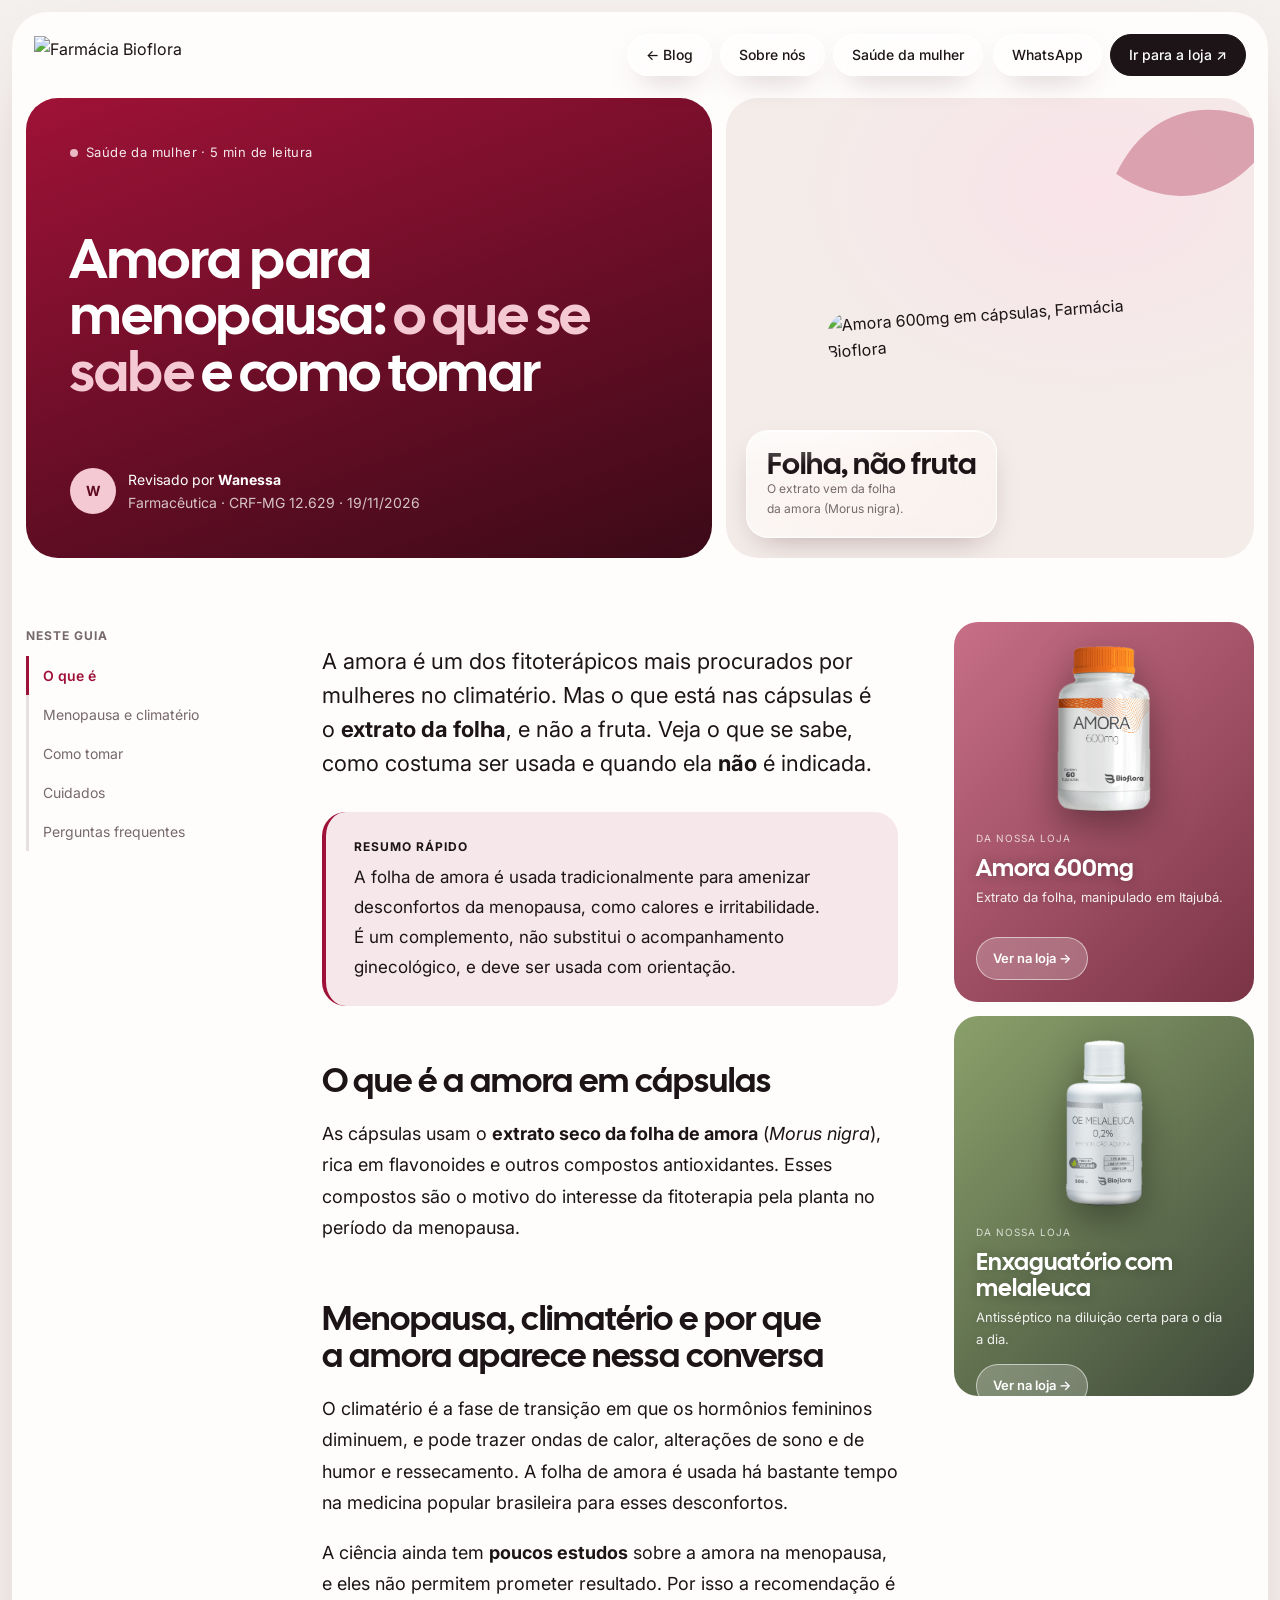
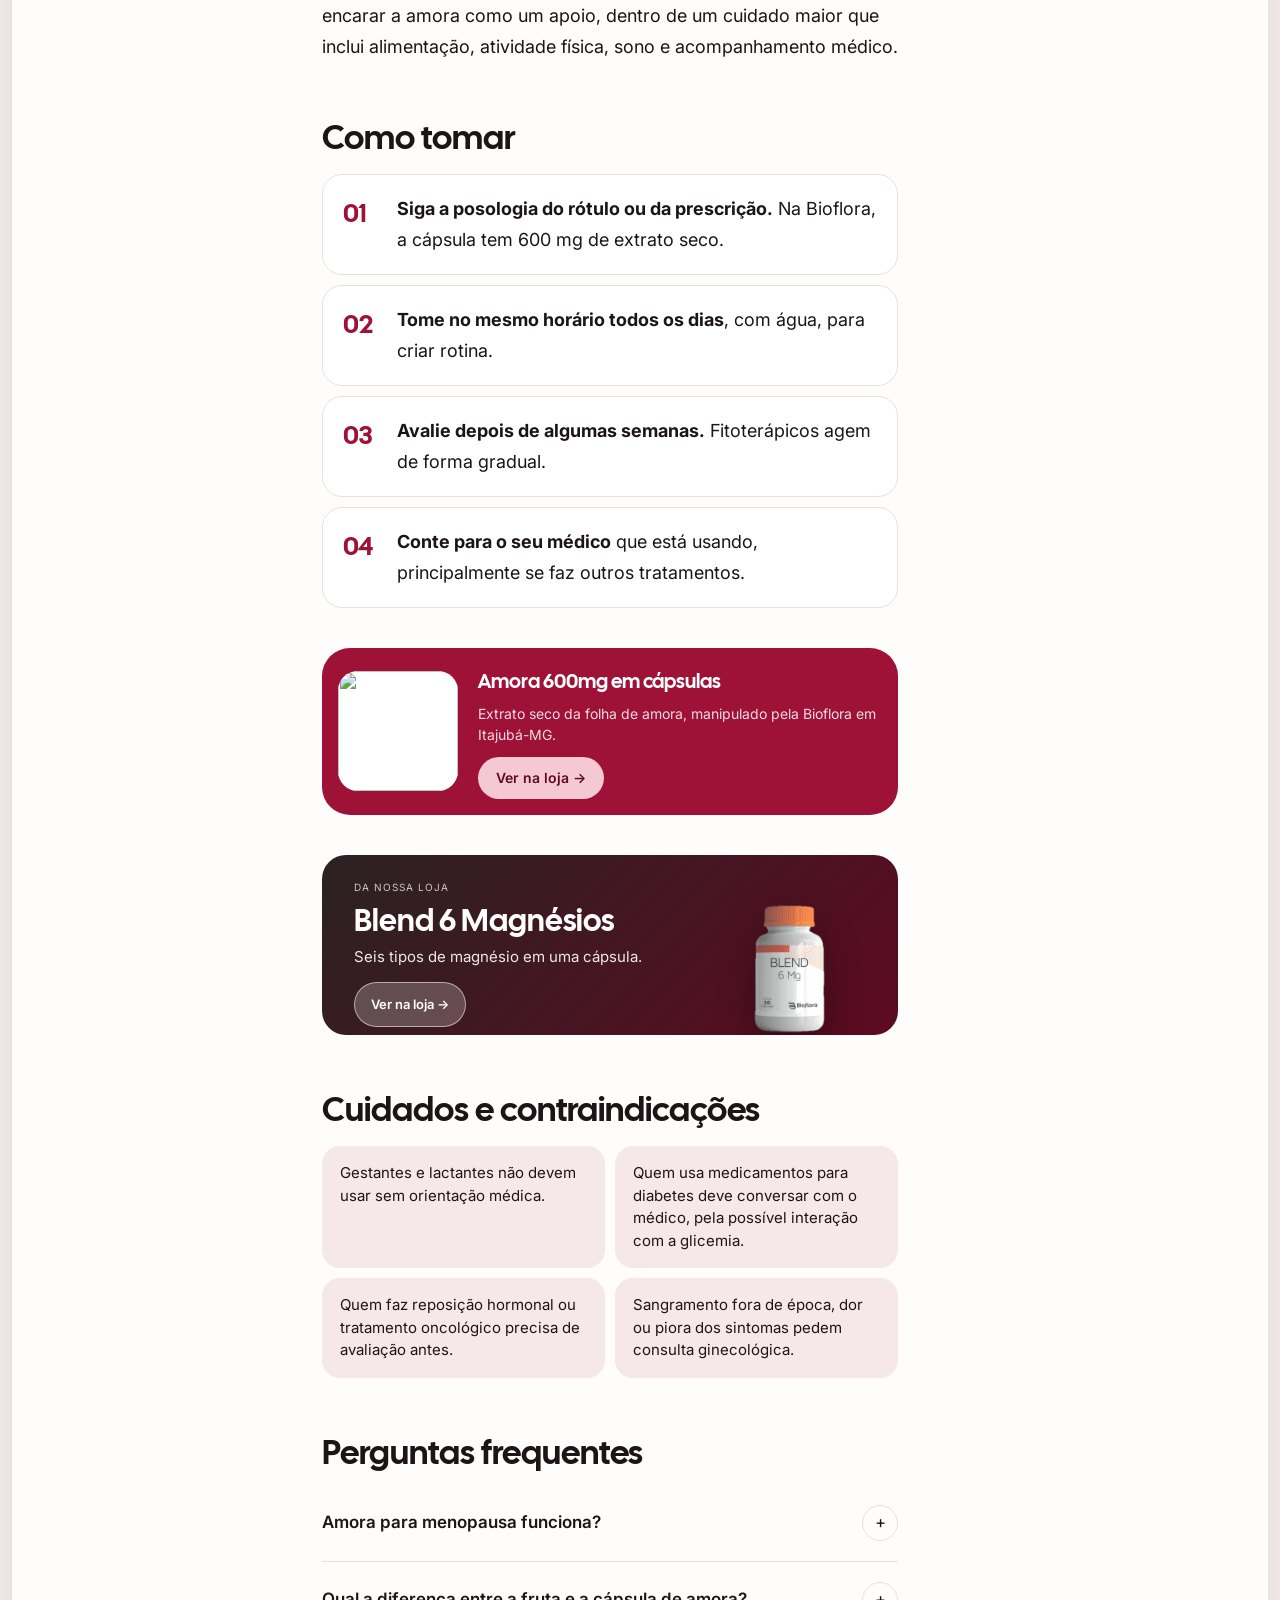
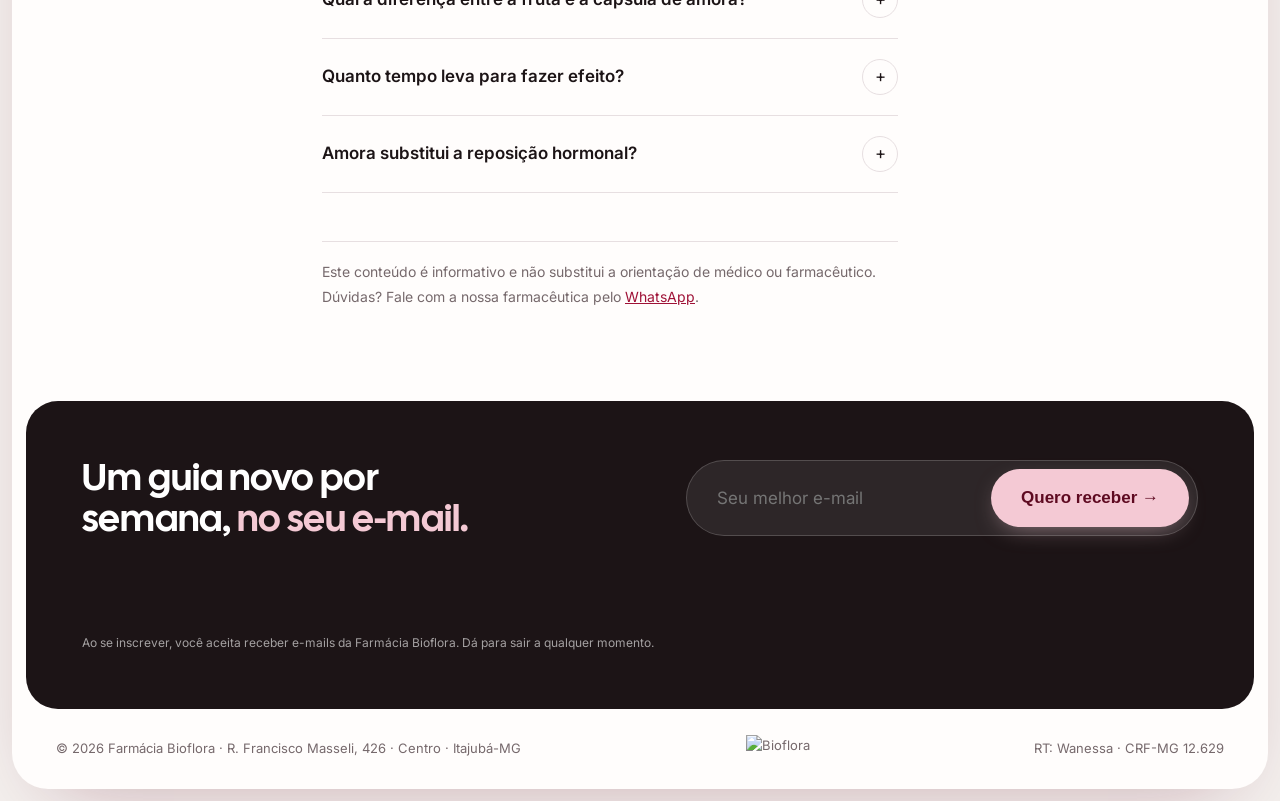
==== amora-para-menopausa.html @ 629900fd "v5: produtos recortados nos banners, estrelas 4,9, links sem .html, newsletter no celular, voltar ao" ====
<!doctype html>
<html lang="pt-BR"><head>
<meta charset="utf-8"><meta name="viewport" content="width=device-width,initial-scale=1">
<title>Amora para menopausa: o que se sabe e como tomar | Blog Bioflora</title>
<meta name="description" content="Folha de amora (Morus nigra) no climatério: para que serve, como tomar a cápsula, cuidados e contraindicações. Guia revisado pela farmacêutica da Bioflora.">
<link rel="canonical" href="https://blog.farmaciabioflora.com.br/amora-para-menopausa">
<meta name="robots" content="index, follow, max-image-preview:large">
<meta name="theme-color" content="#9f1237">
<link rel="icon" href="/favicon.ico" sizes="any">
<link rel="icon" type="image/png" sizes="32x32" href="/img/icon-32.png">
<link rel="apple-touch-icon" href="/img/icon-180.png">
<link rel="manifest" href="/site.webmanifest">
<meta property="og:type" content="article">
<meta property="og:locale" content="pt_BR">
<meta property="og:site_name" content="Blog Bioflora">
<meta property="og:title" content="Amora para menopausa: o que se sabe e como tomar">
<meta property="og:description" content="Folha de amora (Morus nigra) no climatério: para que serve, como tomar a cápsula, cuidados e contraindicações. Guia revisado pela farmacêutica da Bioflora.">
<meta property="og:url" content="https://blog.farmaciabioflora.com.br/amora-para-menopausa">
<meta property="og:image" content="https://images.yampi.me/assets/stores/farmacia-bioflora/uploads/images/amora-600mg-alivia-os-sintomas-da-menopausa-648dae7dc664b-large.jpg">
<meta property="article:published_time" content="2026-11-19">
<meta name="twitter:card" content="summary_large_image">
<link rel="preconnect" href="https://fonts.googleapis.com">
<link href="https://fonts.googleapis.com/css2?family=Cal+Sans&family=Inter:wght@400;500;600;700&display=swap" rel="stylesheet">
<link rel="stylesheet" href="style.css">
<script type="application/ld+json">{"@context": "https://schema.org", "@graph": [{"@type": "Article", "headline": "Amora para menopausa: o que se sabe e como tomar", "datePublished": "2026-11-19", "dateModified": "2026-11-19", "mainEntityOfPage": "https://blog.farmaciabioflora.com.br/amora-para-menopausa", "image": "https://images.yampi.me/assets/stores/farmacia-bioflora/uploads/images/amora-600mg-alivia-os-sintomas-da-menopausa-648dae7dc664b-large.jpg", "author": {"@type": "Person", "name": "Wanessa", "jobTitle": "Farmacêutica, CRF-MG 12.629"}, "publisher": {"@type": "Pharmacy", "name": "Farmácia Bioflora", "address": {"@type": "PostalAddress", "streetAddress": "Rua Francisco Masseli, 426", "addressLocality": "Itajubá", "addressRegion": "MG"}}}, {"@type": "FAQPage", "mainEntity": [{"@type": "Question", "name": "Amora para menopausa funciona?", "acceptedAnswer": {"@type": "Answer", "text": "A folha de amora é usada tradicionalmente no climatério e algumas mulheres relatam alívio de desconfortos como calores. Os estudos ainda são poucos e os resultados variam, por isso ela é um complemento, não um tratamento."}}, {"@type": "Question", "name": "Qual a diferença entre a fruta e a cápsula de amora?", "acceptedAnswer": {"@type": "Answer", "text": "A cápsula usa o extrato seco da folha de amora (Morus nigra), que concentra os compostos estudados. Comer a fruta é saudável, mas não equivale à dose do extrato."}}, {"@type": "Question", "name": "Quanto tempo leva para fazer efeito?", "acceptedAnswer": {"@type": "Answer", "text": "Fitoterápicos costumam ter efeito gradual. Em geral se avalia a resposta depois de algumas semanas de uso regular, sempre com acompanhamento."}}, {"@type": "Question", "name": "Amora substitui a reposição hormonal?", "acceptedAnswer": {"@type": "Answer", "text": "Não. A decisão sobre reposição hormonal é médica. A amora pode ser uma opção complementar, com orientação profissional."}}]}]}</script>
</head><body>
<svg width="0" height="0" style="position:absolute"><symbol id="arr" viewBox="0 0 24 24"><path d="M5 12h14M13 6l6 6-6 6" fill="none" stroke="currentColor" stroke-width="2" stroke-linecap="round" stroke-linejoin="round"/></symbol>
<symbol id="leaf" viewBox="0 0 100 100"><path d="M90 10C40 8 8 40 12 88c48 4 80-28 78-78z" fill="currentColor"/></symbol></svg>
<div class="frame">
  <nav class="nav">
    <div class="grp l"><a class="pill" href="/">← Blog</a><a class="pill" href="sobre">Sobre nós</a><a class="pill" href="/?tema=mulher#guias">Saúde da mulher</a></div>
    <a class="brand" href="/"><img class="logo" src="https://images.yampi.me/assets/stores/farmacia-bioflora/uploads/logo/679bf55f33ccb.png" alt="Farmácia Bioflora"></a>
    <div class="grp r"><a class="pill" href="https://www.farmaciabioflora.com.br/atendimento/pedidos-whatsapp">WhatsApp</a><a class="pill solid" href="https://www.farmaciabioflora.com.br/">Ir para a loja ↗</a></div>
  </nav>

  <header class="ahero">
    <div class="l">
      <span class="eyebrow"><i></i>Saúde da mulher · 5 min de leitura</span>
      <h1 class="cal">Amora para menopausa: <span class="serif">o que se sabe</span> e como tomar</h1>
      <div class="by"><div class="av">W</div><div>Revisado por <b>Wanessa</b><br><span style="opacity:.75">Farmacêutica · CRF-MG 12.629 · 19/11/2026</span></div></div>
    </div>
    <div class="r">
      <svg class="leaf" style="position:absolute;width:200px;right:-40px;top:-20px;color:#d79aa9;transform:rotate(30deg)"><use href="#leaf"/></svg>
      <img src="https://images.yampi.me/assets/stores/farmacia-bioflora/uploads/images/amora-600mg-alivia-os-sintomas-da-menopausa-648dae7dc664b-large.jpg" alt="Amora 600mg em cápsulas, Farmácia Bioflora">
      <div class="float glass stat"><div class="n cal" style="font-size:30px">Folha, não fruta</div><small>O extrato vem da folha<br>da amora (Morus nigra).</small></div>
    </div>
  </header>

<div class="body">
    <aside class="toc"><b>Neste guia</b>
      <a href="#o-que-e">O que é</a><a href="#sintomas">Menopausa e climatério</a><a href="#como-tomar">Como tomar</a><a href="#cuidados">Cuidados</a><a href="#faq">Perguntas frequentes</a></aside>
    <article class="prose">
      <p class="lead">A amora é um dos fitoterápicos mais procurados por mulheres no climatério. Mas o que está nas cápsulas é o <strong>extrato da folha</strong>, e não a fruta. Veja o que se sabe, como costuma ser usada e quando ela <strong>não</strong> é indicada.</p>

      <div class="tldr"><b>Resumo rápido</b>A folha de amora é usada tradicionalmente para amenizar desconfortos da menopausa, como calores e irritabilidade. É um complemento, não substitui o acompanhamento ginecológico, e deve ser usada com orientação.</div>

      <h2 id="o-que-e">O que é a amora em cápsulas</h2>
      <p>As cápsulas usam o <strong>extrato seco da folha de amora</strong> (<em>Morus nigra</em>), rica em flavonoides e outros compostos antioxidantes. Esses compostos são o motivo do interesse da fitoterapia pela planta no período da menopausa.</p>

      <h2 id="sintomas">Menopausa, climatério e por que a amora aparece nessa conversa</h2>
      <p>O climatério é a fase de transição em que os hormônios femininos diminuem, e pode trazer ondas de calor, alterações de sono e de humor e ressecamento. A folha de amora é usada há bastante tempo na medicina popular brasileira para esses desconfortos.</p>
      <p>A ciência ainda tem <strong>poucos estudos</strong> sobre a amora na menopausa, e eles não permitem prometer resultado. Por isso a recomendação é encarar a amora como um apoio, dentro de um cuidado maior que inclui alimentação, atividade física, sono e acompanhamento médico.</p>

      <h2 id="como-tomar">Como tomar</h2>
      <ol class="steps">
        <li><strong>Siga a posologia do rótulo ou da prescrição.</strong> Na Bioflora, a cápsula tem 600 mg de extrato seco.</li>
        <li><strong>Tome no mesmo horário todos os dias</strong>, com água, para criar rotina.</li>
        <li><strong>Avalie depois de algumas semanas.</strong> Fitoterápicos agem de forma gradual.</li>
        <li><strong>Conte para o seu médico</strong> que está usando, principalmente se faz outros tratamentos.</li>
      </ol>

      <div class="pcard">
        <img src="https://images.yampi.me/assets/stores/farmacia-bioflora/uploads/images/amora-600mg-alivia-os-sintomas-da-menopausa-648dae7dc664b-large.jpg" alt="">
        <div><h4>Amora 600mg em cápsulas</h4><p>Extrato seco da folha de amora, manipulado pela Bioflora em Itajubá-MG.</p>
        <a class="pill lime" style="border:0" href="https://www.farmaciabioflora.com.br/amora-600mg-alivia-os-sintomas-da-menopausa-6360117d90bd2/p">Ver na loja →</a></div>
      </div>

      <div data-ad="h"></div>

      <h2 id="cuidados">Cuidados e contraindicações</h2>
      <ul class="warn-list">
        <li>Gestantes e lactantes não devem usar sem orientação médica.</li>
        <li>Quem usa medicamentos para diabetes deve conversar com o médico, pela possível interação com a glicemia.</li>
        <li>Quem faz reposição hormonal ou tratamento oncológico precisa de avaliação antes.</li>
        <li>Sangramento fora de época, dor ou piora dos sintomas pedem consulta ginecológica.</li>
      </ul>

      <h2 id="faq">Perguntas frequentes</h2>
      <details><summary>Amora para menopausa funciona?</summary><p>A folha de amora é usada tradicionalmente no climatério e algumas mulheres relatam alívio de desconfortos como calores. Os estudos ainda são poucos e os resultados variam, por isso ela é um complemento, não um tratamento.</p></details><details><summary>Qual a diferença entre a fruta e a cápsula de amora?</summary><p>A cápsula usa o extrato seco da folha de amora (Morus nigra), que concentra os compostos estudados. Comer a fruta é saudável, mas não equivale à dose do extrato.</p></details><details><summary>Quanto tempo leva para fazer efeito?</summary><p>Fitoterápicos costumam ter efeito gradual. Em geral se avalia a resposta depois de algumas semanas de uso regular, sempre com acompanhamento.</p></details><details><summary>Amora substitui a reposição hormonal?</summary><p>Não. A decisão sobre reposição hormonal é médica. A amora pode ser uma opção complementar, com orientação profissional.</p></details>

      <p class="disc">Este conteúdo é informativo e não substitui a orientação de médico ou farmacêutico. Dúvidas? Fale com a nossa farmacêutica pelo <a href="https://www.farmaciabioflora.com.br/atendimento/pedidos-whatsapp">WhatsApp</a>.</p>
    </article>
    <aside class="ads" data-ad="v" data-qtd="2" aria-label="Destaques"></aside>
  </div>

  <section class="news">
    <h2 class="cal">Um guia novo por semana, <span class="serif">no seu e-mail.</span></h2>
    <form data-newsletter novalidate><input type="email" required aria-label="Seu e-mail" placeholder="Seu melhor e-mail"><button class="pill lime" style="border:0">Quero receber →</button></form>
  <p class="news-lgpd">Ao se inscrever, você aceita receber e-mails da Farmácia Bioflora. Dá para sair a qualquer momento.</p>
  </section>
  <footer class="foot">
    <span>© 2026 Farmácia Bioflora · R. Francisco Masseli, 426 · Centro · Itajubá-MG</span>
    <img src="https://images.yampi.me/assets/stores/farmacia-bioflora/uploads/logo/679bf55f33ccb.png" alt="Bioflora">
    <span>RT: Wanessa · CRF-MG 12.629</span>
  </footer>
</div>
<script src="/newsletter.js" defer></script>
<script src="/app.js" defer></script>
<script src="/banners.js" defer></script>
</body></html>
---- style.css ----
:root{
  --wine:#9f1237;--wine-dk:#5e0a21;--wine-deep:#2a0610;
  --blush:#f6e7ea;--rose:#e9c6cf;--lime:#f4c9d4;--sage:#3b0a18;
  --ink:#1c1416;--mut:#76696c;--line:#e7dfe1;--paper:#f4f0ee;--card:#fff;
  --r:32px;
}
*{box-sizing:border-box}
html{scroll-behavior:smooth}
body{margin:0;background:var(--paper);color:var(--ink);font:16px/1.65 Inter,system-ui,sans-serif;-webkit-font-smoothing:antialiased}
a{color:inherit;text-decoration:none}
img{display:block;max-width:100%}
.serif{font-family:inherit;font-style:normal;font-weight:inherit;color:var(--wine)}
.cal{font-family:"Cal Sans",Inter,sans-serif;font-weight:400}

/* moldura */
.frame{max-width:1280px;margin:16px auto;background:#fffdfc;border-radius:40px;padding:14px;box-shadow:0 30px 80px -40px rgba(94,10,33,.35)}

/* nav em pílulas */
.nav{display:flex;align-items:center;gap:8px;padding:6px 6px 14px}
.pill{display:inline-flex;align-items:center;gap:8px;height:42px;padding:0 18px;border-radius:999px;border:1px solid var(--line);background:#fff;font-size:14px;font-weight:500;white-space:nowrap;transition:.2s}
.pill:hover{border-color:var(--wine);color:var(--wine)}
.pill.solid{background:var(--ink);color:#fff;border-color:var(--ink)}
.pill.solid:hover{background:var(--wine);border-color:var(--wine);color:#fff}
.pill.lime{background:var(--lime);border-color:var(--lime);color:var(--ink)}
.nav .logo{margin:0 auto;height:34px}
.nav .grp{display:flex;gap:8px}
.arrow{width:42px;height:42px;border-radius:50%;display:grid;place-items:center;background:var(--ink);color:#fff;flex:none;transition:.25s}
.arrow svg{width:18px;height:18px}
a:hover>.arrow,.arrow:hover{background:var(--wine);transform:rotate(-45deg)}

/* hero */
.hero{display:grid;grid-template-columns:1.05fr 1fr;gap:14px;min-height:560px}
.hero-l{background:var(--wine);color:#fff;border-radius:var(--r);padding:44px;display:flex;flex-direction:column;justify-content:space-between;position:relative;overflow:hidden}
.hero-l:after{content:"";position:absolute;right:-120px;bottom:-140px;width:420px;height:420px;border-radius:50%;background:radial-gradient(circle,rgba(228,240,107,.35),transparent 65%)}
.eyebrow{display:inline-flex;align-items:center;gap:8px;font-size:13px;letter-spacing:.4px;opacity:.9}
.eyebrow i{width:8px;height:8px;border-radius:50%;background:var(--lime)}
.hero h1{font-size:clamp(40px,5.4vw,76px);line-height:.98;margin:22px 0 18px;letter-spacing:-1px}
.hero h1 .serif{color:var(--lime);font-size:1.08em}
.hero p{max-width:440px;opacity:.85;margin:0 0 26px}
.search{display:flex;background:rgba(255,255,255,.12);border:1px solid rgba(255,255,255,.25);border-radius:999px;padding:6px;max-width:440px;position:relative;z-index:1}
.search input{flex:1;background:none;border:0;color:#fff;padding:0 16px;font:inherit;outline:none}
.search input::placeholder{color:rgba(255,255,255,.7)}
.proof{display:flex;align-items:center;gap:12px;margin-top:28px;font-size:13px;opacity:.9;position:relative;z-index:1}
.faces{display:flex}.faces span{width:34px;height:34px;border-radius:50%;border:2px solid var(--wine);margin-left:-8px;background:var(--rose);display:grid;place-items:center;font-size:12px;font-weight:700;color:var(--wine)}
.faces span:first-child{margin-left:0}

.hero-r{border-radius:var(--r);position:relative;overflow:hidden;background:
  radial-gradient(120% 80% at 80% 10%,#f9dfe5 0,transparent 55%),
  radial-gradient(90% 70% at 10% 90%,#e8f0c9 0,transparent 60%),#f3ece9}
.leaf{position:absolute;opacity:.9}
.float{position:absolute;background:rgba(255,255,255,.78);backdrop-filter:blur(14px);-webkit-backdrop-filter:blur(14px);border:1px solid rgba(255,255,255,.9);border-radius:22px;padding:12px;box-shadow:0 20px 40px -24px rgba(42,6,16,.4)}
.float.prod{display:flex;gap:12px;align-items:center;width:270px}
.float.prod img{width:64px;height:64px;border-radius:14px;object-fit:cover;background:#fff}
.float small{display:block;color:var(--mut);font-size:12px}
.float b{font-size:14px;line-height:1.3;display:block}
.float.stat{padding:18px 20px}
.float.stat .n{font-size:44px;line-height:1}
.hero-r .big{position:absolute;left:50%;top:50%;transform:translate(-50%,-50%);width:58%;border-radius:28px;box-shadow:0 40px 60px -30px rgba(42,6,16,.45);background:#fff}

/* faixa de pílulas com palavras */
.words{display:grid;grid-template-columns:1fr 1.3fr .9fr 1.3fr;gap:14px;margin:14px 0}
.words>div{height:150px;border-radius:999px;display:grid;place-items:center;font-size:clamp(28px,3.6vw,52px);overflow:hidden;position:relative}
.words .w1{background:#efe9e7}
.words .w2{background:linear-gradient(135deg,#c9d7a8,#7f9a61);color:#fff}
.words .w3{background:var(--lime)}
.words .w3 svg{width:64px;height:64px}
.words .w4{background:linear-gradient(135deg,var(--wine),var(--wine-deep));color:#fff}

/* seção */
.sec{padding:70px 40px}
.sec-h{display:flex;justify-content:space-between;align-items:end;gap:30px;margin-bottom:30px}
.sec-h h2{font-size:clamp(32px,4vw,54px);line-height:1;margin:0;letter-spacing:-.5px}
.sec-h p{max-width:300px;color:var(--mut);font-size:14px;margin:0}

/* lista tipo tabela */
.list{border-top:1px solid var(--line)}
.row{display:grid;grid-template-columns:2.2fr 1.4fr .8fr 42px;align-items:center;gap:16px;padding:20px 4px;border-bottom:1px solid var(--line);position:relative;transition:.25s}
.row:hover{padding-left:16px;background:linear-gradient(90deg,var(--blush),transparent)}
.row h3{font-size:22px;margin:0;font-weight:400}
.row .date{color:var(--mut);font-size:14px}
.tags{display:flex;gap:6px;flex-wrap:wrap}
.tag{font-size:12px;padding:4px 12px;border-radius:999px;border:1px solid var(--line);background:#fff;white-space:nowrap}
.tag.hl{background:var(--lime);border-color:var(--lime)}
.row .peek{position:absolute;right:120px;top:50%;width:150px;height:110px;border-radius:18px;object-fit:cover;transform:translateY(-50%) rotate(-6deg) scale(.6);opacity:0;pointer-events:none;transition:.3s;box-shadow:0 20px 40px -20px rgba(0,0,0,.4);background:#fff}
.row:hover .peek{opacity:1;transform:translateY(-50%) rotate(-6deg) scale(1)}

/* cards altos */
.tall{display:grid;grid-template-columns:1.4fr 1fr 1fr 1fr;gap:14px}
.tcard{border-radius:28px;min-height:440px;padding:16px;display:flex;flex-direction:column;justify-content:space-between;color:#fff;position:relative;overflow:hidden;transition:.3s}
.tcard:hover{transform:translateY(-6px)}
.tcard .top{display:flex;justify-content:space-between;align-items:start;position:relative;z-index:1}
.tcard .top .arrow{background:#fff;color:var(--ink)}
.tcard .chip{font-size:12px;padding:5px 12px;border-radius:999px;background:rgba(255,255,255,.2);backdrop-filter:blur(8px);border:1px solid rgba(255,255,255,.35)}
.tcard h3{font-size:30px;line-height:1.05;margin:0 0 8px;position:relative;z-index:1}
.tcard p{font-size:13px;opacity:.85;margin:0 0 14px;position:relative;z-index:1;line-height:1.5}
.tcard .cta{background:#fff;color:var(--ink);border-radius:999px;padding:10px 16px;font-size:12px;font-weight:600;letter-spacing:.5px;display:flex;justify-content:space-between;position:relative;z-index:1}
.tcard .pimg{position:absolute;right:-30px;top:70px;width:72%;border-radius:24px;transform:rotate(8deg);opacity:.95}
.c1{background:linear-gradient(160deg,#a3173f,#3b0716)}
.c2{background:linear-gradient(160deg,#8aa06a,#3f4a3a)}
.c3{background:linear-gradient(160deg,#d7a2ae,#7b3346)}
.c4{background:linear-gradient(160deg,#c5b48f,#5c4a2c)}

/* bloco editorial */
.edit{display:grid;grid-template-columns:1.2fr 1fr;gap:14px}
.edit .quote{background:var(--blush);border-radius:var(--r);padding:56px;display:flex;flex-direction:column;justify-content:center}
.edit .quote blockquote{margin:0;font-size:clamp(26px,3vw,40px);line-height:1.2}
.edit .quote cite{display:block;margin-top:20px;font-style:normal;color:var(--mut);font-size:14px}
.edit .stack{display:grid;gap:14px}
.edit .box{border-radius:var(--r);padding:32px;display:flex;justify-content:space-between;gap:20px;align-items:center}
.edit .box h3{font-size:30px;margin:0 0 6px;line-height:1.05}
.edit .box p{margin:0;font-size:14px;opacity:.8}
.edit .b1{background:#ece6df}
.edit .b2{background:var(--sage);color:#fff}
.edit .box img{width:120px;border-radius:20px;background:#fff;flex:none}

/* newsletter + rodapé */
.news{background:var(--ink);color:#fff;border-radius:var(--r);padding:56px;display:grid;grid-template-columns:1fr 1fr;gap:40px;align-items:center;margin-top:14px}
.news h2{font-size:clamp(30px,3.4vw,46px);line-height:1.05;margin:0}
.news h2 .serif{color:var(--lime)}
.news form{display:flex;background:rgba(255,255,255,.08);border-radius:999px;padding:6px}
.news input{flex:1;background:none;border:0;color:#fff;padding:0 18px;font:inherit;outline:none}
.foot{display:flex;justify-content:space-between;align-items:center;flex-wrap:wrap;gap:12px;padding:26px 30px 12px;font-size:13px;color:var(--mut)}
.foot img{height:28px}

/* ===== artigo ===== */
.ahero{display:grid;grid-template-columns:1.3fr 1fr;gap:14px;min-height:460px}
.ahero .l{background:var(--sage);color:#fff;border-radius:var(--r);padding:44px;display:flex;flex-direction:column;justify-content:space-between}
.ahero h1{font-size:clamp(34px,4.4vw,62px);line-height:1;margin:20px 0;letter-spacing:-.5px}
.ahero h1 .serif{color:var(--lime)}
.by{display:flex;align-items:center;gap:12px;font-size:14px}
.by .av{width:46px;height:46px;border-radius:50%;background:var(--lime);color:var(--ink);display:grid;place-items:center;font-weight:700}
.ahero .r{border-radius:var(--r);background:radial-gradient(100% 80% at 70% 20%,#e3efd9,transparent 60%),#eef0e8;position:relative;overflow:hidden}
.ahero .r img{position:absolute;left:50%;top:50%;width:62%;transform:translate(-50%,-50%) rotate(-4deg);border-radius:26px;box-shadow:0 40px 60px -30px rgba(0,0,0,.35)}
.ahero .r .float{bottom:20px;left:20px}

.body{display:grid;grid-template-columns:260px minmax(0,700px);gap:60px;justify-content:center;padding:70px 30px}
.toc{position:sticky;top:20px;align-self:start;font-size:14px}
.toc b{display:block;margin-bottom:10px;font-size:12px;letter-spacing:1px;text-transform:uppercase;color:var(--mut)}
.toc a{display:block;padding:8px 0 8px 14px;border-left:2px solid var(--line);color:var(--mut)}
.toc a:hover{color:var(--wine);border-color:var(--wine)}
.prose{font-size:18px;line-height:1.75}
.prose h2{font-size:34px;line-height:1.1;margin:56px 0 14px;font-family:"Cal Sans",Inter,sans-serif;font-weight:400}
.prose .lead{font-size:22px;line-height:1.55}
.tldr{background:var(--lime);border-radius:24px;padding:24px 28px;margin:32px 0;font-size:17px}
.tldr b{display:block;font-size:12px;letter-spacing:1px;text-transform:uppercase;margin-bottom:6px}
.steps{list-style:none;padding:0;display:grid;gap:10px;counter-reset:s}
.steps li{counter-increment:s;background:#fff;border:1px solid var(--line);border-radius:20px;padding:18px 20px 18px 74px;position:relative}
.steps li:before{content:counter(s,decimal-leading-zero);position:absolute;left:20px;top:16px;font-family:"Cal Sans";font-size:26px;color:var(--wine)}
.pcard{display:flex;gap:20px;align-items:center;background:var(--wine);color:#fff;border-radius:28px;padding:16px 16px 16px 16px;margin:40px 0}
.pcard img{width:120px;height:120px;border-radius:20px;object-fit:cover;background:#fff;flex:none}
.pcard h4{margin:0 0 4px;font-size:20px;font-family:"Cal Sans";font-weight:400}
.pcard p{margin:0 0 12px;font-size:14px;opacity:.85;line-height:1.5}
.warn-list{list-style:none;padding:0;display:grid;grid-template-columns:1fr 1fr;gap:10px}
.warn-list li{background:var(--blush);border-radius:18px;padding:16px 18px;font-size:15px;line-height:1.5}
details{border-bottom:1px solid var(--line);padding:4px 0}
summary{cursor:pointer;list-style:none;display:flex;justify-content:space-between;align-items:center;padding:16px 0;font-weight:600;font-size:17px}
summary::-webkit-details-marker{display:none}
summary:after{content:"+";width:34px;height:34px;border-radius:50%;border:1px solid var(--line);display:grid;place-items:center;font-weight:400;transition:.25s;flex:none}
details[open] summary:after{transform:rotate(45deg);background:var(--ink);color:#fff}
details p{margin:0 0 16px;color:var(--mut)}
.disc{font-size:14px;color:var(--mut);border-top:1px solid var(--line);margin-top:48px;padding-top:18px}
.disc a{color:var(--wine);text-decoration:underline}

@media(max-width:900px){
  .frame{margin:0;border-radius:0;padding:10px}
  .nav .grp.l .pill:not(:first-child),.nav .grp.r .pill:not(.solid){display:none}
  .hero,.ahero,.edit,.news{grid-template-columns:1fr}
  .hero-r{min-height:420px}.ahero .r{min-height:320px}
  .hero-l,.ahero .l{padding:30px}
  .words{grid-template-columns:1fr 1fr}.words>div{height:96px}
  .sec{padding:50px 10px}.sec-h{flex-direction:column;align-items:start}
  .row{grid-template-columns:1fr 42px}.row .tags,.row .date,.row .peek{display:none}
  .tall{grid-template-columns:1fr 1fr}.tcard{min-height:340px}
  .news,.edit .quote{padding:32px}
  .body{grid-template-columns:1fr;padding:40px 8px}.toc{display:none}
  .warn-list{grid-template-columns:1fr}
}
@media(max-width:520px){.tall{grid-template-columns:1fr}.float.prod{width:220px}}

.news-msg{grid-column:1/-1;margin:0;color:var(--lime);font-size:15px;min-height:1em}
.news-lgpd{grid-column:1/-1;margin:0;font-size:12px;opacity:.6}

/* ===== Ajustes de design (v2): 1 família de título, logo à esquerda, mais respiro ===== */
.nav{padding:8px 10px 16px;gap:10px}
.nav .brand{order:-1;margin-right:auto;display:flex;align-items:center}
.nav .logo{margin:0;height:38px}
.nav .grp.l{order:0}
.nav .grp.r{order:1}
.hero{min-height:520px}
.hero-l{padding:56px}
.hero h1{font-size:clamp(38px,4.8vw,64px);line-height:1.04;letter-spacing:-.5px}
.hero h1 .serif,.ahero h1 .serif,.news h2 .serif{color:var(--lime)}
.hero p{font-size:17px;max-width:460px}
.sec{padding:88px 48px}
.sec-h{margin-bottom:36px}
.sec-h h2{font-size:clamp(30px,3.4vw,46px)}
.words>div{height:120px;font-size:clamp(24px,3vw,42px)}
.words .w2{color:#fff}
.tcard h3{font-size:26px}
.edit .quote blockquote{font-size:clamp(24px,2.6vw,34px);line-height:1.25}
.pill.lime{color:var(--wine-dk);font-weight:600}
.tldr{background:var(--blush);border-left:4px solid var(--wine)}
.by .av{color:var(--wine-dk)}
.ahero .l{background:linear-gradient(160deg,var(--wine),var(--sage))}
.ahero .r{background:radial-gradient(100% 80% at 70% 20%,#f9e3e9,transparent 60%),#f3ece9}
@media(max-width:900px){.hero-l{padding:30px}.sec{padding:56px 12px}.nav .grp.l{display:none}}
.search input{min-width:0}
.search .pill{flex:none}

/* ===== v3: largura total, liquid glass, carrossel, busca ===== */
.frame{max-width:none;margin:12px;border-radius:36px}
@media(min-width:1600px){.frame{margin:16px 24px}}
.body{grid-template-columns:260px minmax(0,760px)}

/* Liquid glass: vidro com refração, borda iluminada e brilho especular */
.glass,.nav .pill:not(.solid),.float{
  background:linear-gradient(135deg,rgba(255,255,255,.62),rgba(255,255,255,.28));
  -webkit-backdrop-filter:blur(18px) saturate(180%);backdrop-filter:blur(18px) saturate(180%);
  border:1px solid rgba(255,255,255,.7);
  box-shadow:inset 0 1px 0 rgba(255,255,255,.9),inset 0 -1px 0 rgba(255,255,255,.25),0 12px 32px -14px rgba(59,10,24,.35);
}
.glass::before,.float::before{content:"";position:absolute;inset:0;border-radius:inherit;pointer-events:none;
  background:radial-gradient(120% 60% at 20% 0%,rgba(255,255,255,.55),transparent 55%);mix-blend-mode:screen}
.glass-dark{background:linear-gradient(135deg,rgba(255,255,255,.18),rgba(255,255,255,.06))!important;
  -webkit-backdrop-filter:blur(14px) saturate(160%);backdrop-filter:blur(14px) saturate(160%);
  border:1px solid rgba(255,255,255,.35)!important;box-shadow:inset 0 1px 0 rgba(255,255,255,.35),0 10px 30px -18px rgba(0,0,0,.5)}
.nav{position:sticky;top:12px;z-index:20;margin:-2px -2px 12px;padding:10px;border-radius:999px}
.nav.stuck{background:rgba(255,253,252,.55);-webkit-backdrop-filter:blur(20px) saturate(180%);backdrop-filter:blur(20px) saturate(180%);box-shadow:inset 0 1px 0 rgba(255,255,255,.9),0 10px 30px -18px rgba(59,10,24,.35)}
.tcard .chip,.tcard .top .arrow{-webkit-backdrop-filter:blur(12px) saturate(180%);backdrop-filter:blur(12px) saturate(180%);background:rgba(255,255,255,.22);border:1px solid rgba(255,255,255,.5);box-shadow:inset 0 1px 0 rgba(255,255,255,.6)}
.tcard .top .arrow{color:#fff}

/* Carrossel */
.hero-r .slide{position:absolute;inset:0;opacity:0;transition:opacity .7s ease,transform .7s ease;transform:scale(.98);pointer-events:none}
.hero-r .slide.on{opacity:1;transform:none;pointer-events:auto}
.hero-r .slide .big{transition:transform .6s ease}
.hero-r .slide:hover .big{transform:translate(-50%,-50%) scale(1.03)}
.hero-r .big.cover{width:78%;height:66%;object-fit:cover}
.slide-cap{position:absolute;top:22px;right:22px;max-width:300px;padding:14px 18px;border-radius:20px;color:var(--ink)}
.slide-cap small{display:block;color:var(--mut);font-size:12px}
.slide-cap b{font-size:16px;line-height:1.3}
.dots{position:absolute;right:22px;bottom:22px;display:flex;gap:8px;padding:10px 14px;border-radius:999px;z-index:3}
.dots button{width:8px;height:8px;border-radius:999px;border:0;padding:0;background:rgba(59,10,24,.3);cursor:pointer;transition:width .3s}
.dots button.on{width:26px;background:var(--wine)}

/* Busca e filtros */
.search input[type=search]::-webkit-search-cancel-button{filter:invert(1)}
.filtro{display:flex;align-items:center;gap:10px;margin-top:12px;font-size:14px;color:var(--mut)}
.filtro button{border:1px solid var(--line);background:#fff;border-radius:999px;padding:4px 12px;cursor:pointer;font:inherit}
.row.soon{opacity:.55;cursor:default}
.row.soon:hover{padding-left:4px;background:none}
.noresult{padding:28px 4px;color:var(--mut)}
.noresult a{color:var(--wine);font-weight:600}
@media(max-width:900px){.frame{margin:0}.slide-cap{left:14px;right:14px;top:14px;max-width:none}.nav{top:6px}}

/* Sobre */
.ahero .r.foto{background:none}
.ahero .r.foto img{position:absolute;inset:0;width:100%;height:100%;transform:none;left:0;top:0;border-radius:var(--r);object-fit:cover;box-shadow:none}
.ahero .r .float.stat{position:absolute;left:20px;bottom:20px}
.numeros,.servicos{display:grid;gap:12px;margin:28px 0}
.numeros{grid-template-columns:repeat(3,1fr)}
.servicos{grid-template-columns:repeat(2,1fr)}
.numeros>div,.servicos>div{border-radius:22px;padding:20px;display:flex;flex-direction:column;gap:4px;background:linear-gradient(135deg,rgba(246,231,234,.9),rgba(255,255,255,.6))}
.numeros b{font-size:32px;color:var(--wine)}
.numeros span,.servicos span{font-size:14px;color:var(--mut);line-height:1.45}
.servicos b{font-size:17px}
.visite{display:grid;grid-template-columns:1fr 1.3fr;gap:14px;margin:24px 0}
.visite .info{border-radius:24px;padding:24px;font-size:16px;line-height:1.5}
.visite .info p{margin:0 0 14px}
.visite .info a:not(.pill){color:var(--wine)}
.mapa{width:100%;min-height:340px;border:0;border-radius:24px}
@media(max-width:700px){.numeros,.servicos,.visite{grid-template-columns:1fr}}
.glass:not(.float):not(.dots){position:relative}
.nav .pill{position:relative}
.float{position:absolute}
.hero-r .float.stat{left:22px;bottom:22px;top:auto}
.slide-cap{position:absolute}

/* ===== v4: grade alinhada ao bloco do topo, sumário fixo, banners, tipografia sem palavras soltas ===== */
h1,h2,h3,h4,blockquote,.lead,.tldr,.slide-cap b{text-wrap:balance}
p,li,summary{text-wrap:pretty}

/* Artigo: sumário | texto | banners — começa na borda do bloco vinho */
.body{grid-template-columns:240px minmax(0,1fr) 300px;gap:56px;justify-content:stretch;padding:64px 0 64px}
.prose{max-width:780px}
.toc{position:sticky;top:112px;align-self:start;padding-top:4px}
.toc a{border-left-width:3px}
.toc a.on{color:var(--wine);border-color:var(--wine);font-weight:600}
.ads{position:sticky;top:112px;align-self:start;display:grid;gap:14px}

/* Banners */
.ad{display:block;border-radius:24px;overflow:hidden;position:relative;color:#fff;text-decoration:none;isolation:isolate;transition:transform .3s}
.ad:hover{transform:translateY(-3px)}
.ad .rot{position:absolute;top:10px;left:12px;font-size:10px;letter-spacing:1px;text-transform:uppercase;opacity:.75;z-index:2}
.ad img{position:absolute;z-index:-1}
.ad b{font-family:"Cal Sans",Inter,sans-serif;font-weight:400;display:block}
.ad .cta-ad{display:inline-block;margin-top:12px;background:rgba(255,255,255,.22);border:1px solid rgba(255,255,255,.55);-webkit-backdrop-filter:blur(10px);backdrop-filter:blur(10px);border-radius:999px;padding:8px 14px;font-size:13px;font-weight:600}
.ad-v{min-height:300px;padding:40px 20px 20px;display:flex;flex-direction:column;justify-content:flex-end}
.ad-v b{font-size:24px;line-height:1.1}
.ad-v span.t{font-size:13px;opacity:.9;margin-top:6px}
.ad-v img{right:-24px;top:26px;width:62%;border-radius:18px;transform:rotate(8deg);background:#fff}
.ad-h{min-height:150px;padding:28px 36px;display:flex;align-items:center;justify-content:space-between;gap:24px;margin:14px 0}
.ad-h b{font-size:clamp(22px,2.4vw,32px);line-height:1.1}
.ad-h span.t{font-size:15px;opacity:.9;display:block;margin-top:6px}
.ad-h img{right:40px;top:50%;height:130%;transform:translateY(-50%) rotate(-6deg);border-radius:18px;background:#fff}
.ad-h .txt{max-width:60%}
.ad.vinho{background:linear-gradient(135deg,var(--wine),var(--sage))}
.ad.rosa{background:linear-gradient(135deg,#c76f86,#7b3346)}
.ad.verde{background:linear-gradient(135deg,#8aa06a,#3f4a3a)}
.ad.escuro{background:linear-gradient(135deg,#2a2224,#5e0a21)}
.prose .ad-h{margin:40px 0}

/* Newsletter: botão maior, vidro no hover */
.news{grid-template-columns:1.1fr 1fr}
.news h2{font-size:clamp(30px,3vw,44px)}
.news form{padding:8px;border:1px solid rgba(255,255,255,.18)}
.news input{font-size:17px;padding:0 22px}
.news form .pill.lime{height:58px;padding:0 30px;font-size:17px;font-weight:700;transition:all .3s;box-shadow:0 8px 24px -10px rgba(244,201,212,.6)}
.news form .pill.lime:hover{background:linear-gradient(135deg,rgba(255,255,255,.35),rgba(255,255,255,.12));color:#fff;-webkit-backdrop-filter:blur(14px) saturate(180%);backdrop-filter:blur(14px) saturate(180%);box-shadow:inset 0 1px 0 rgba(255,255,255,.7),0 10px 30px -8px rgba(244,201,212,.7);transform:translateY(-1px)}
.search .pill.lime{transition:all .3s}
.search .pill.lime:hover{background:rgba(255,255,255,.3);color:#fff;-webkit-backdrop-filter:blur(12px);backdrop-filter:blur(12px);box-shadow:inset 0 1px 0 rgba(255,255,255,.7)}

@media(max-width:1200px){.body{grid-template-columns:220px minmax(0,1fr)}.ads{display:none}}
@media(max-width:900px){.body{grid-template-columns:1fr;padding:40px 8px}.ad-h{flex-direction:column;align-items:flex-start}.ad-h img{display:none}.ad-h .txt{max-width:none}.news{grid-template-columns:1fr}}
.ad img{z-index:0}
.ad .txt,.ad>.cta-ad{position:relative;z-index:1}
.ad-v .txt{display:flex;flex-direction:column;align-items:flex-start}
.ad-v .txt b,.ad-v .txt .t{text-shadow:0 1px 12px rgba(0,0,0,.25)}
.ad-v{min-height:360px}
.ad-v img{width:50%;top:30px;right:-10px}

/* ===== v5: banners com produto recortado; botão nunca sobre a imagem ===== */
.ad{display:flex!important;gap:16px;padding:22px!important;min-height:0!important}
.ad .rot{position:static;display:block;margin-bottom:8px}
.ad .txt{position:relative;z-index:1;display:flex;flex-direction:column;align-items:flex-start;flex:1;min-width:0}
.ad .cta-ad{margin-top:auto;padding:10px 16px}
.ad .foto{position:relative;flex:none;display:flex;align-items:flex-end;justify-content:center}
.ad .foto img{position:static!important;transform:none!important;width:auto!important;height:100%!important;max-height:100%;border-radius:0!important;background:none!important;filter:drop-shadow(0 14px 18px rgba(0,0,0,.35));transition:transform .4s}
.ad:hover .foto img{transform:translateY(-4px) rotate(-3deg)!important}
.ad-v{flex-direction:column-reverse!important;height:380px}
.ad-v .foto{height:170px}
.ad-v .txt .t{margin:6px 0 14px}
.ad-h{flex-direction:row!important;align-items:stretch!important;height:180px;padding:24px 32px!important}
.ad-h .txt{max-width:none}
.ad-h .txt .t{margin:6px 0 12px}
.ad-h .foto{height:100%;width:30%}
.ad-h .foto img{height:118%!important;margin-bottom:-24px}
.ad.vinho .foto{display:none}
@media(max-width:900px){.ad-h{height:auto;flex-direction:row!important}.ad-h .foto{width:34%;height:150px;display:flex}.ad-h .foto img{height:100%!important;margin:0}}

/* Estrelas com nota parcial (--v de 0 a 5) */
.stars{display:inline-block;font-size:22px;letter-spacing:2px;line-height:1;
  background:linear-gradient(90deg,#f2b01e calc(var(--v) / 5 * 100%),rgba(59,10,24,.18) 0);
  -webkit-background-clip:text;background-clip:text;color:transparent}
.ahero .by .stars{background:linear-gradient(90deg,#f6c445 calc(var(--v) / 5 * 100%),rgba(255,255,255,.3) 0);-webkit-background-clip:text;background-clip:text;font-size:20px}
.ahero.sobre .by .av{font-family:"Cal Sans",Inter,sans-serif;font-size:15px}
.numeros .stars{margin-top:2px}

/* Newsletter no celular: sem estourar a tela */
.news form{max-width:100%;min-width:0}
.news input{min-width:0;width:100%}
@media(max-width:700px){
  .news{padding:28px 20px;gap:20px}
  .news form{flex-direction:column;border-radius:24px;gap:8px;padding:8px}
  .news input{height:52px;padding:0 16px}
  .news form .pill.lime{width:100%;justify-content:center;height:54px}
}

/* Voltar ao topo */
.topo{position:fixed;right:20px;bottom:20px;z-index:30;width:52px;height:52px;border-radius:50%;border:1px solid rgba(255,255,255,.7);cursor:pointer;display:grid;place-items:center;color:var(--wine);
  background:linear-gradient(135deg,rgba(255,255,255,.7),rgba(255,255,255,.35));-webkit-backdrop-filter:blur(16px) saturate(180%);backdrop-filter:blur(16px) saturate(180%);
  box-shadow:inset 0 1px 0 rgba(255,255,255,.9),0 12px 30px -10px rgba(59,10,24,.45);opacity:0;transform:translateY(12px);pointer-events:none;transition:all .3s}
.topo.on{opacity:1;transform:none;pointer-events:auto}
.topo:hover{background:var(--wine);color:#fff}
.topo svg{width:20px;height:20px;transform:rotate(-90deg)}
.numeros span.stars,.ahero .by span.stars{color:transparent!important;font-size:24px}
.ad-v.vinho{height:240px}
.ad-arte{padding:0!important;height:auto!important;display:block!important;background:none!important}
.ad-arte img{position:static!important;display:block;width:100%;height:auto;border-radius:24px}
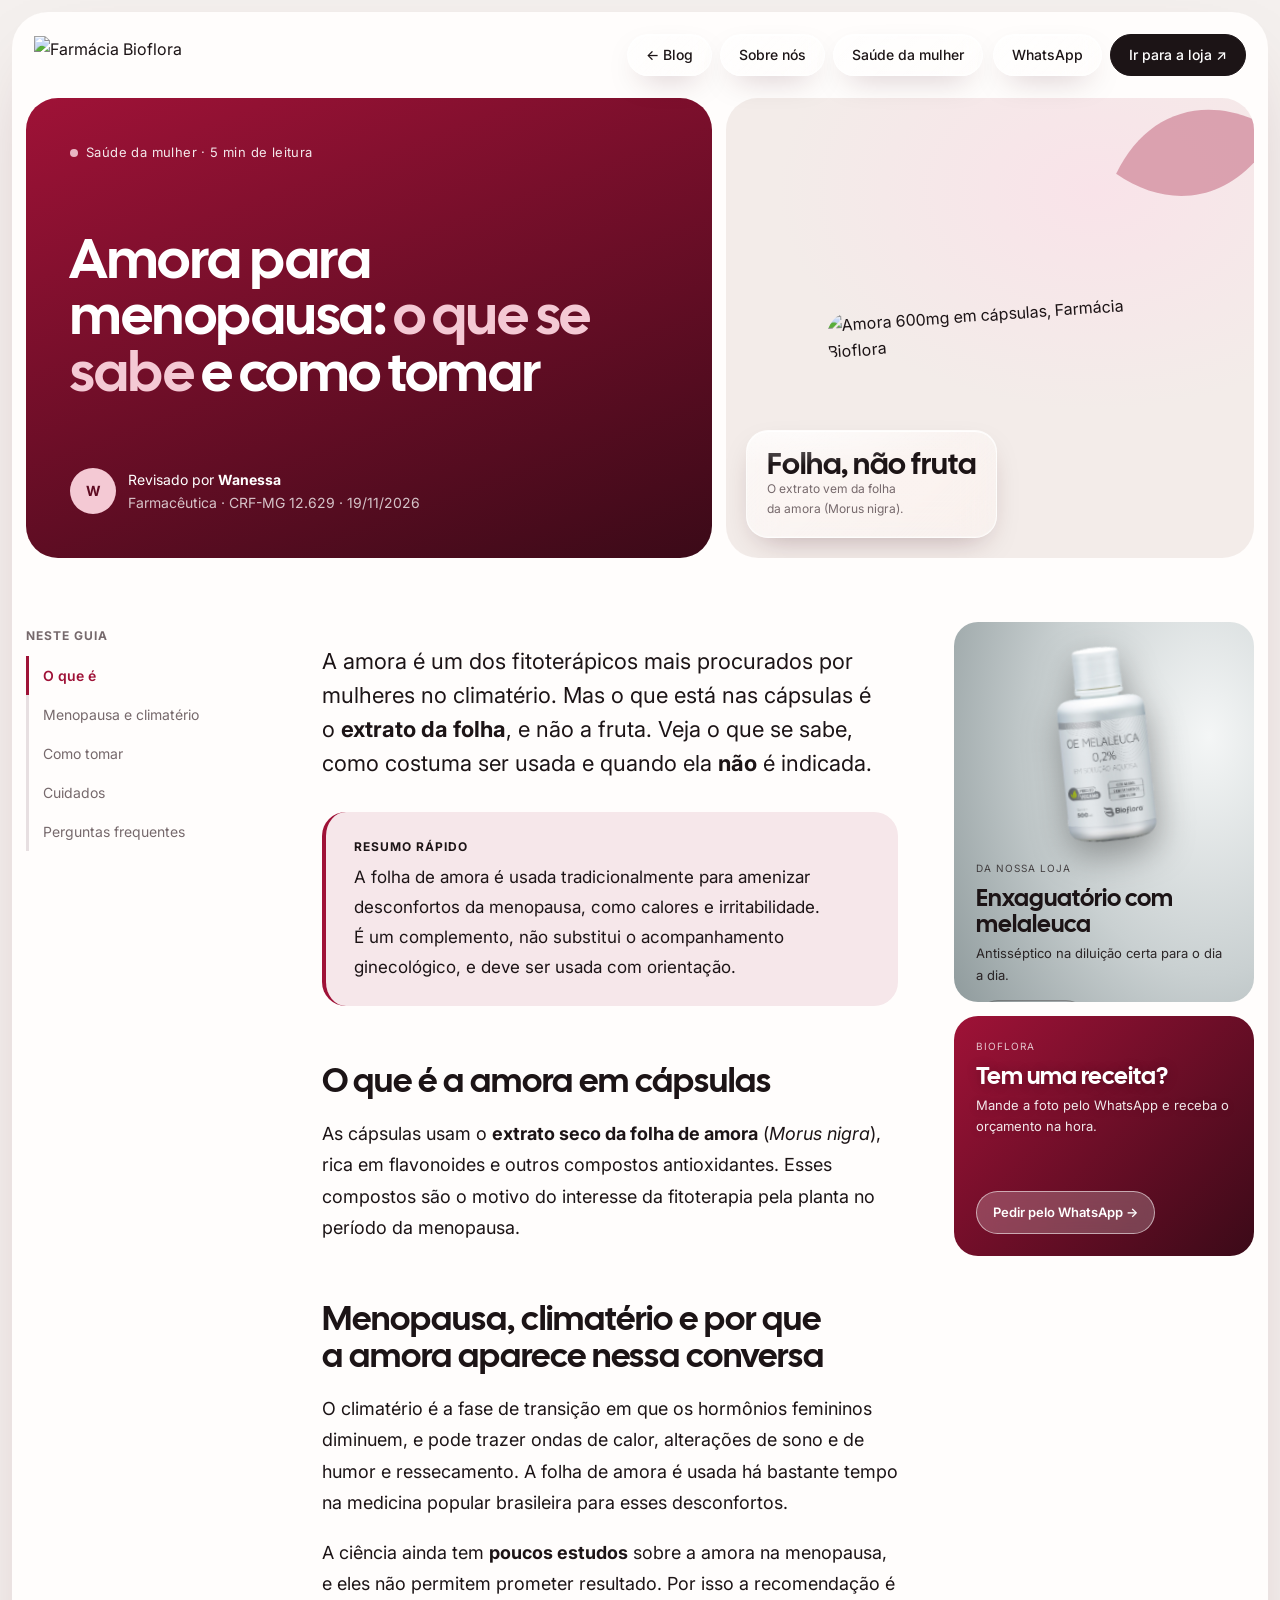
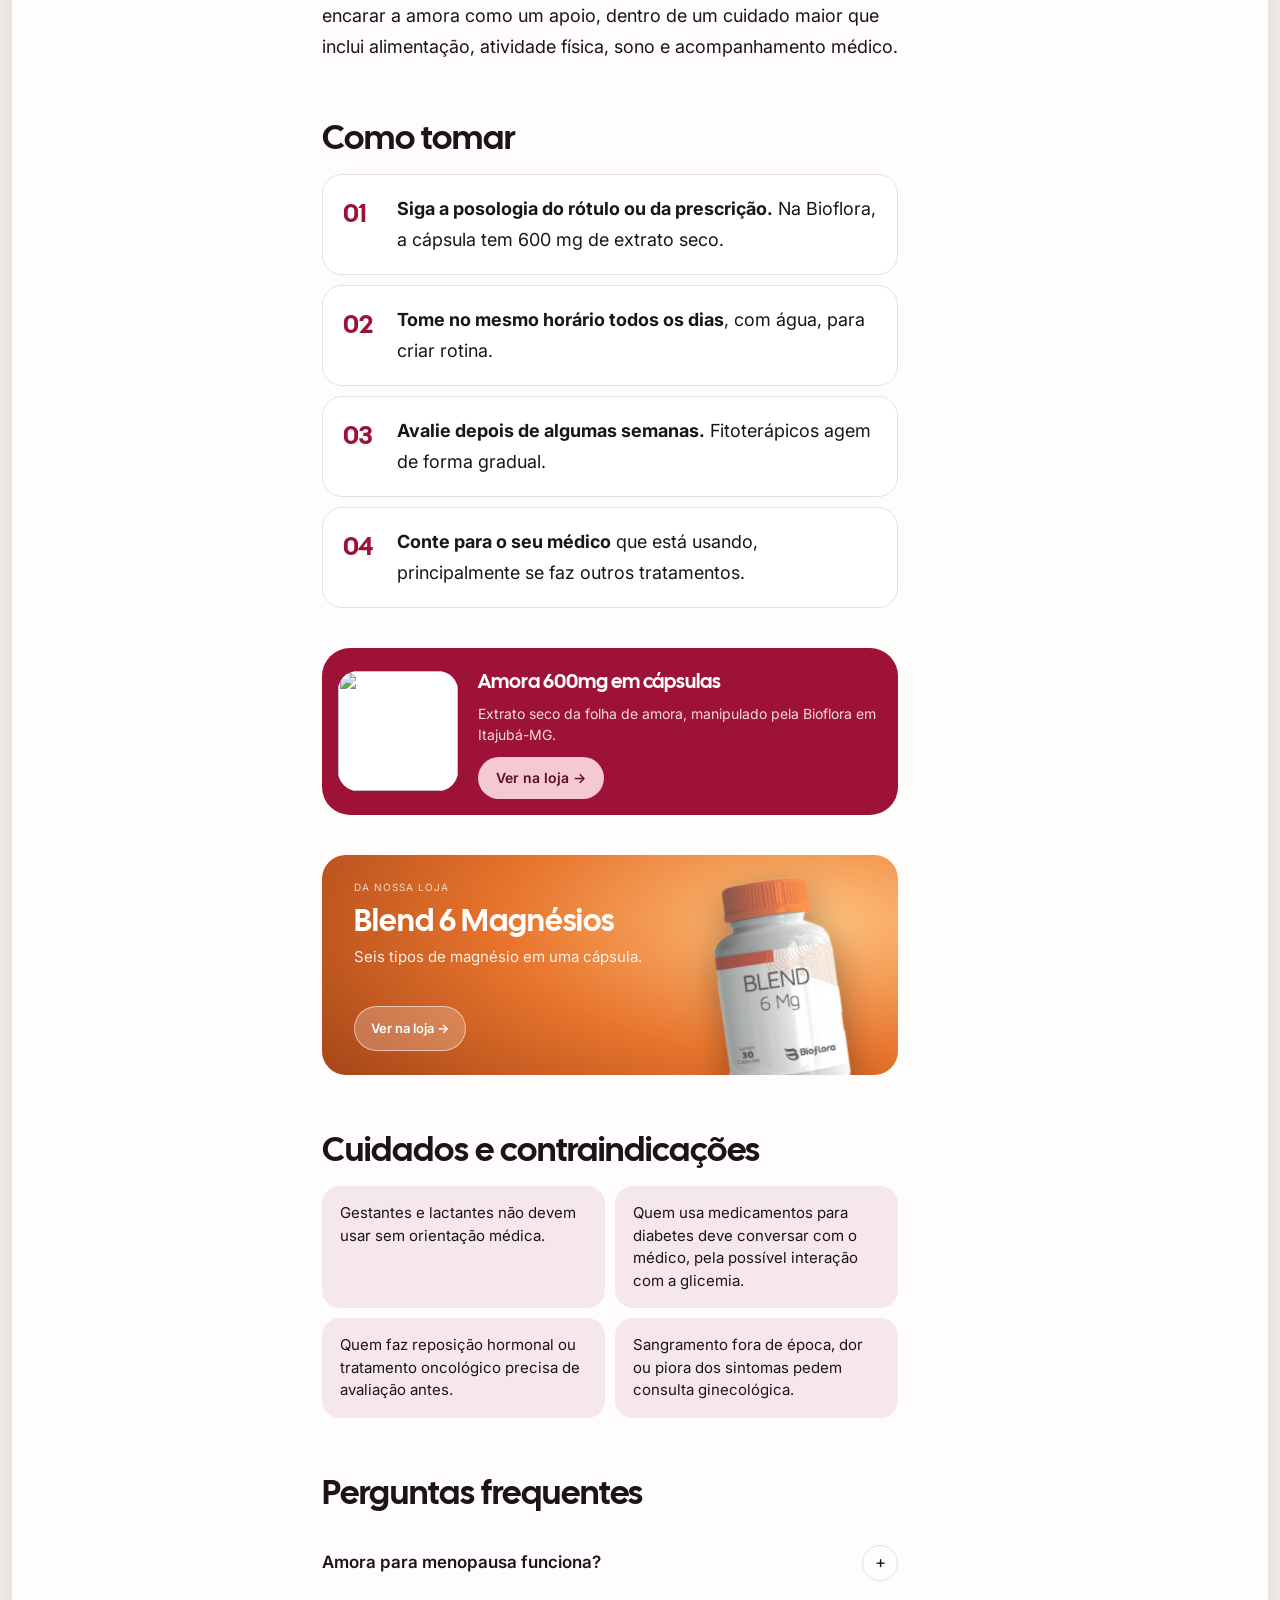
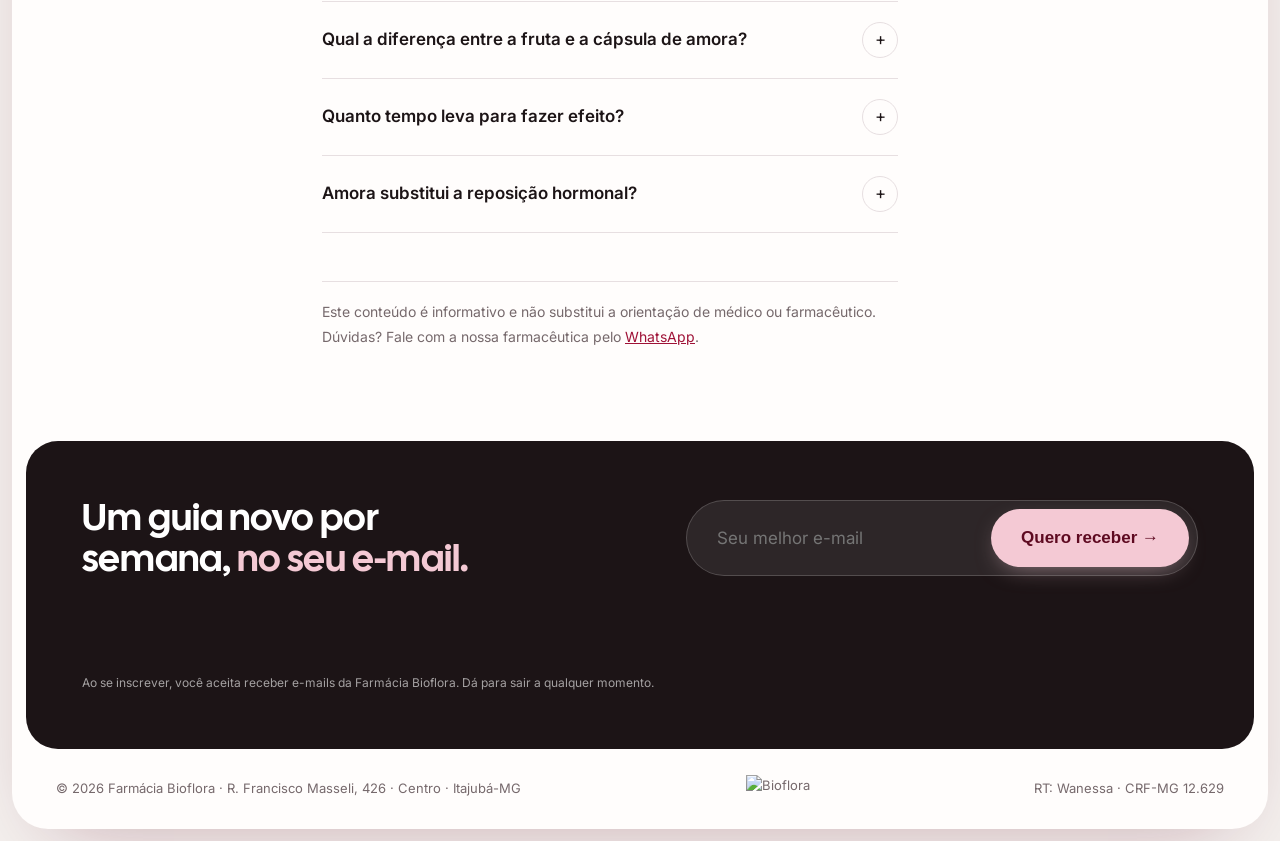
==== commit 93e08ffd: "v6: banners na cor do rótulo, produtos maiores, recortes nos temas, confirmação da newsletter Co-Aut" ====
--- a/amora-para-menopausa.html
+++ b/amora-para-menopausa.html
@@ -95,7 +95,7 @@
 
   <section class="news">
     <h2 class="cal">Um guia novo por semana, <span class="serif">no seu e-mail.</span></h2>
-    <form data-newsletter novalidate><input type="email" required aria-label="Seu e-mail" placeholder="Seu melhor e-mail"><button class="pill lime" style="border:0">Quero receber →</button></form>
+    <form data-newsletter novalidate><input type="email" required aria-label="Seu e-mail" placeholder="Seu melhor e-mail"><button class="pill lime" style="border:0">Quero receber →</button></form><div class="ok" role="status"><span class="check">✓</span><div><b>Inscrição confirmada!</b><span>Toda semana um guia novo da Bioflora vai chegar no seu e-mail.</span></div></div>
   <p class="news-lgpd">Ao se inscrever, você aceita receber e-mails da Farmácia Bioflora. Dá para sair a qualquer momento.</p>
   </section>
   <footer class="foot">
--- a/style.css
+++ b/style.css
@@ -376,3 +376,43 @@
 .ad-v.vinho{height:240px}
 .ad-arte{padding:0!important;height:auto!important;display:block!important;background:none!important}
 .ad-arte img{position:static!important;display:block;width:100%;height:auto;border-radius:24px}
+
+/* ===== v6: cores do rótulo, produtos maiores, cards de tema com recorte ===== */
+.ad.laranja{background:radial-gradient(120% 140% at 85% 30%,#ffb46b 0,#f0782a 45%,#b8461a 100%)}
+.ad.laranja2{background:radial-gradient(120% 140% at 85% 30%,#ffc27e 0,#e8742c 45%,#8f3612 100%)}
+.ad.prata{background:radial-gradient(120% 140% at 85% 30%,#f4f6f6 0,#c9d0d1 45%,#7d8a8c 100%);color:#1c1416}
+.ad.prata .cta-ad{background:rgba(28,20,22,.08);border-color:rgba(28,20,22,.25);color:#1c1416}
+.ad.prata .txt b,.ad.prata .txt .t{text-shadow:none}
+.ad.dourado{background:radial-gradient(120% 140% at 85% 30%,#f3dca3 0,#c9a35b 45%,#6f5120 100%)}
+/* horizontal: produto grande, ocupando a altura e saindo pela base */
+.ad-h{height:220px;overflow:hidden}
+.ad-h .foto{width:34%;height:100%;align-items:flex-end}
+.ad-h .foto img{height:150%!important;margin-bottom:-70px;transform:rotate(-8deg)!important}
+.ad-h:hover .foto img{transform:rotate(-4deg) translateY(-6px)!important}
+/* vertical: produto maior */
+.ad-v .foto{height:200px}
+.ad-v .foto img{transform:rotate(-6deg)!important}
+
+/* Cards de tema: produto recortado flutuando, sem caixa branca */
+.tcard .pimg{position:absolute;right:50%;top:70px;transform:translateX(50%) rotate(-8deg)!important;width:auto!important;height:58%;max-width:none;border-radius:0!important;background:none!important;opacity:1;
+  filter:drop-shadow(0 24px 24px rgba(0,0,0,.35));transition:transform .5s;z-index:0}
+.tcard:hover .pimg{transform:translateX(50%) rotate(-3deg) translateY(-8px)!important}
+.tcard .top,.tcard>div:last-child{position:relative;z-index:1}
+.tcard h3{text-shadow:0 2px 16px rgba(0,0,0,.35)}
+@media(max-width:900px){.ad-h .foto{width:38%}.ad-h .foto img{height:130%!important;margin-bottom:-40px}.tcard .pimg{height:50%}}
+
+/* Newsletter: confirmação grande no lugar do formulário */
+.news .ok{display:none}
+.news.feito form,.news.feito .news-msg,.news.feito .news-lgpd{display:none}
+.news.feito .ok{display:flex;align-items:center;gap:20px;grid-column:2;border-radius:24px;padding:28px 32px;color:#fff;
+  background:linear-gradient(135deg,rgba(255,255,255,.16),rgba(255,255,255,.05));-webkit-backdrop-filter:blur(16px) saturate(170%);backdrop-filter:blur(16px) saturate(170%);
+  border:1px solid rgba(255,255,255,.3);box-shadow:inset 0 1px 0 rgba(255,255,255,.35);animation:okIn .5s ease}
+.news .ok .check{flex:none;width:64px;height:64px;border-radius:50%;background:var(--lime);color:var(--wine-dk);display:grid;place-items:center;font-size:32px;font-weight:700}
+.news .ok b{display:block;font-family:"Cal Sans",Inter,sans-serif;font-weight:400;font-size:28px;line-height:1.1}
+.news .ok span{display:block;opacity:.85;margin-top:6px;font-size:16px}
+@keyframes okIn{from{opacity:0;transform:scale(.96)}to{opacity:1;transform:none}}
+@media(max-width:900px){.news.feito .ok{grid-column:1;padding:22px}.news .ok b{font-size:22px}}
+.ad .foto img{max-height:none!important}
+.ad-h .foto img{height:135%!important;margin-bottom:-56px}
+.ad-v .foto img{height:100%!important}
+@media(max-width:900px){.ad-h .foto img{height:120%!important;margin-bottom:-36px}}
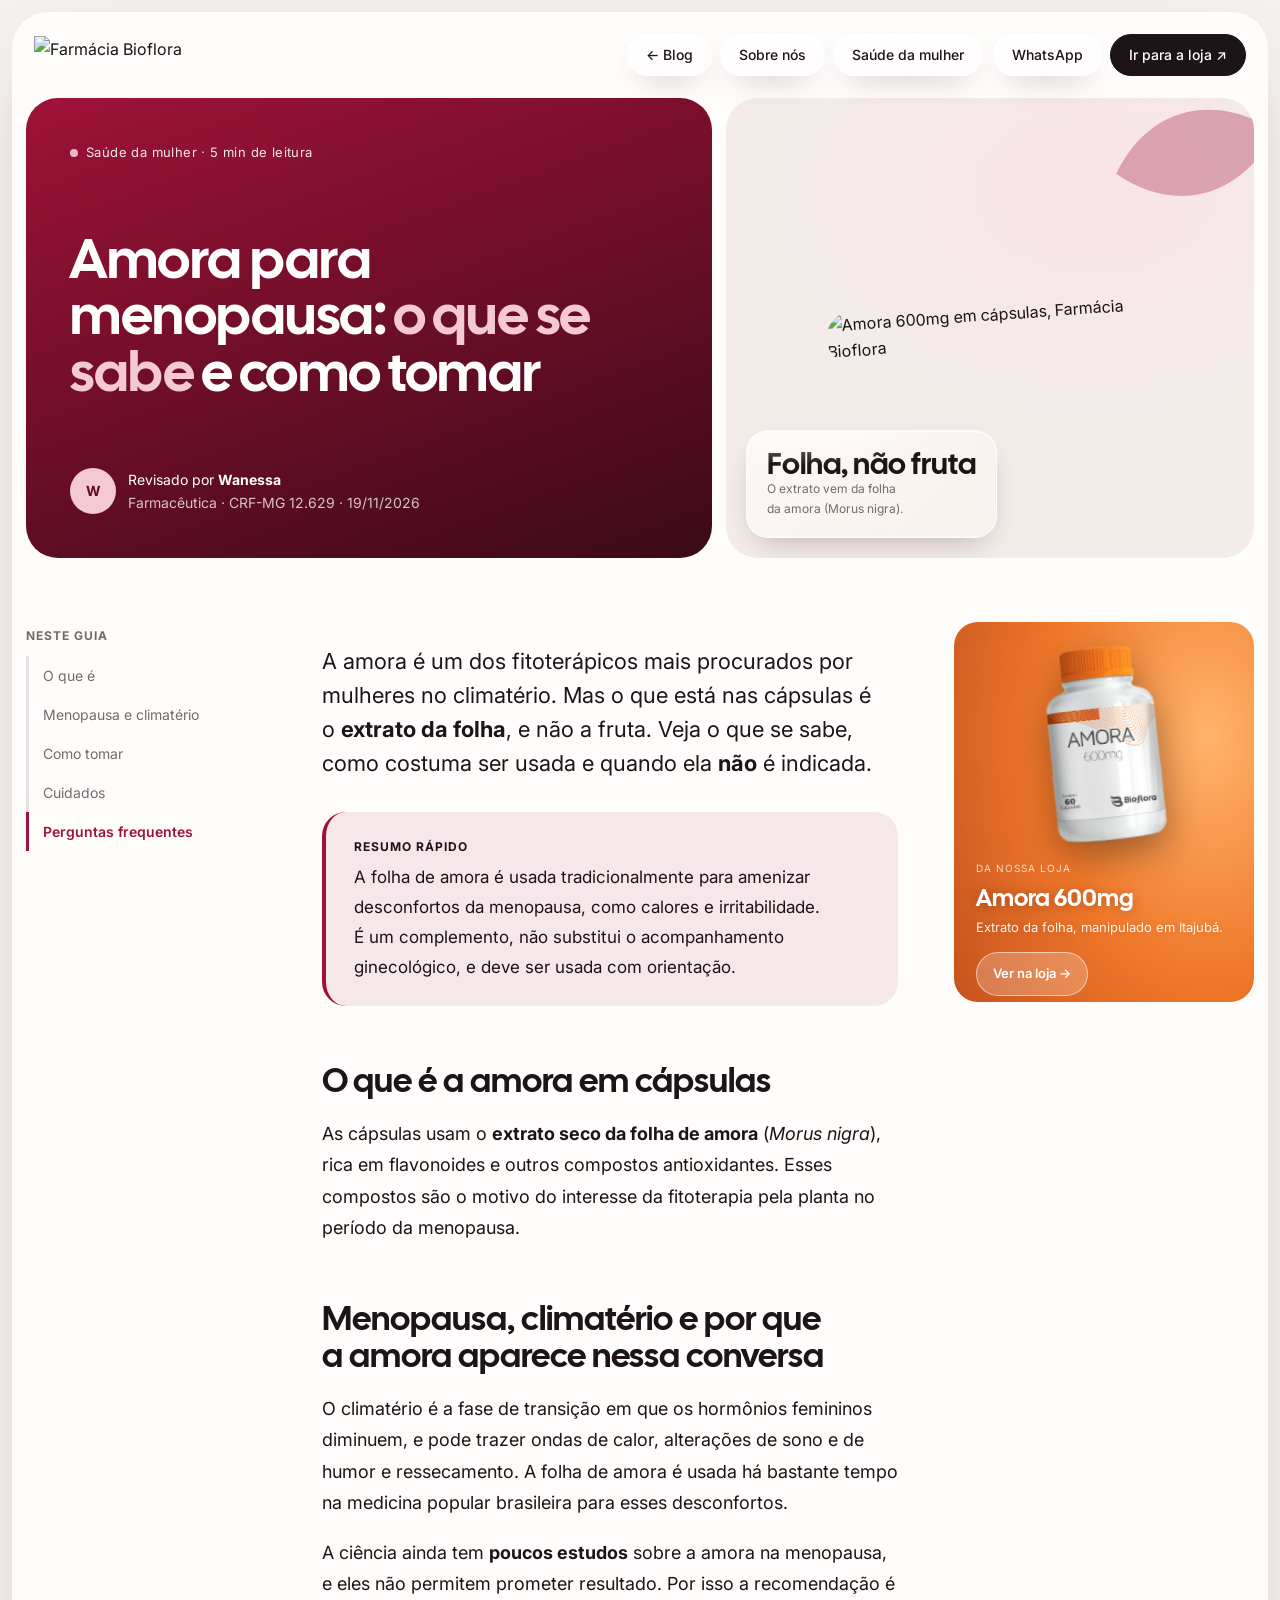
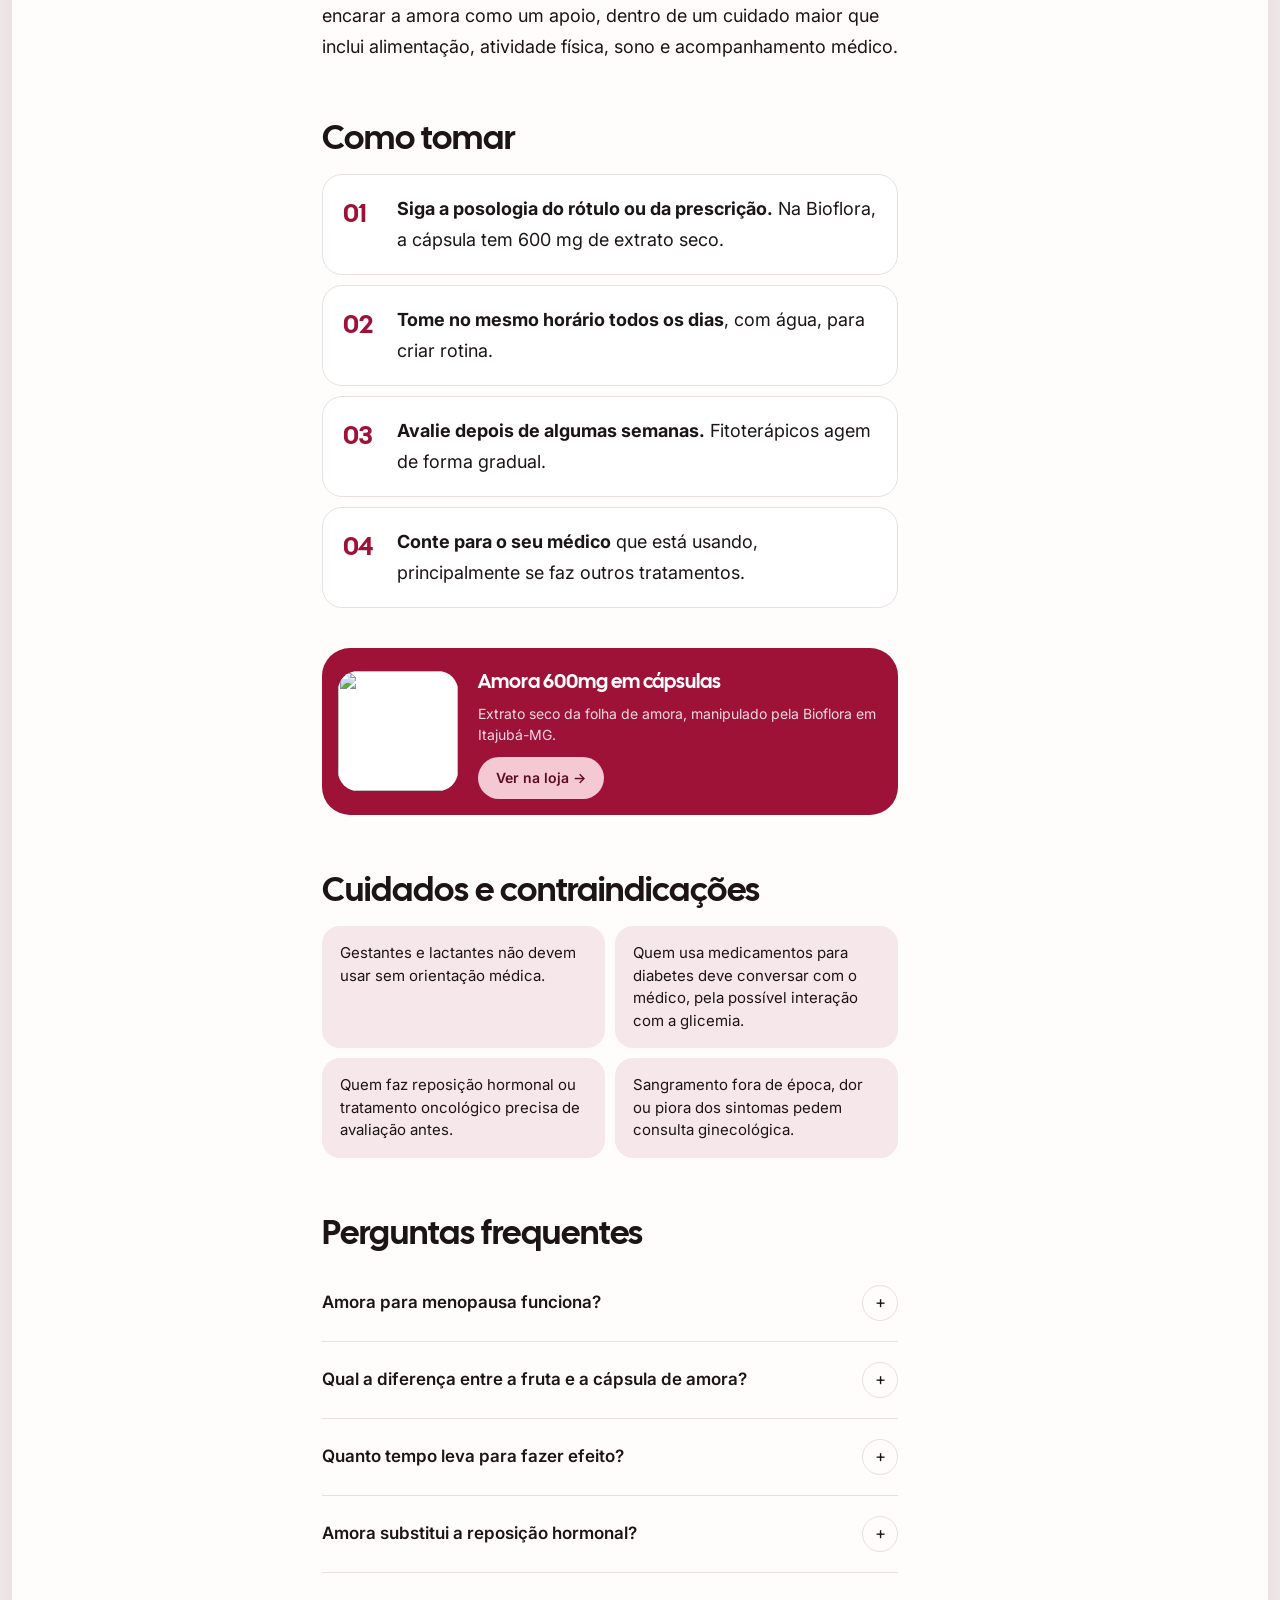
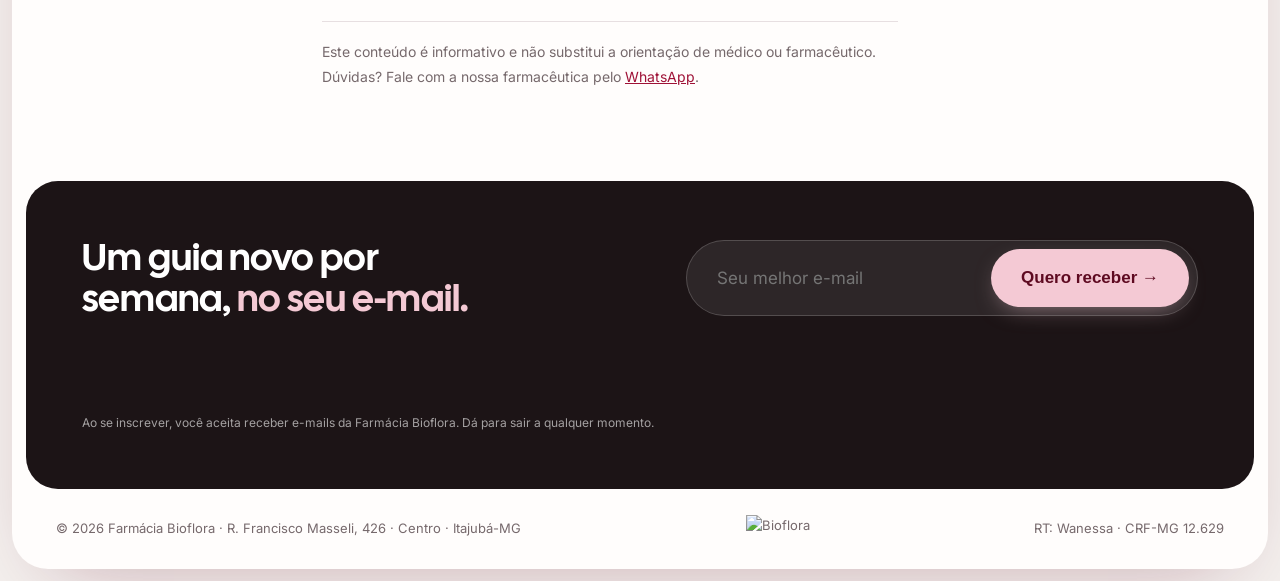
==== commit 661ec664: "Corrige layout do pilar, colágeno II no lugar da sucupira, menos banners nos artigos" ====
--- a/amora-para-menopausa.html
+++ b/amora-para-menopausa.html
@@ -75,8 +75,6 @@
         <a class="pill lime" style="border:0" href="https://www.farmaciabioflora.com.br/amora-600mg-alivia-os-sintomas-da-menopausa-6360117d90bd2/p">Ver na loja →</a></div>
       </div>
 
-      <div data-ad="h"></div>
-
       <h2 id="cuidados">Cuidados e contraindicações</h2>
       <ul class="warn-list">
         <li>Gestantes e lactantes não devem usar sem orientação médica.</li>
@@ -90,7 +88,7 @@
 
       <p class="disc">Este conteúdo é informativo e não substitui a orientação de médico ou farmacêutico. Dúvidas? Fale com a nossa farmacêutica pelo <a href="https://www.farmaciabioflora.com.br/atendimento/pedidos-whatsapp">WhatsApp</a>.</p>
     </article>
-    <aside class="ads" data-ad="v" data-qtd="2" aria-label="Destaques"></aside>
+    <aside class="ads" data-ad="v" data-qtd="1" aria-label="Destaques"></aside>
   </div>
 
   <section class="news">
--- a/style.css
+++ b/style.css
@@ -416,3 +416,30 @@
 .ad-h .foto img{height:135%!important;margin-bottom:-56px}
 .ad-v .foto img{height:100%!important}
 @media(max-width:900px){.ad-h .foto img{height:120%!important;margin-bottom:-36px}}
+.ad.roxo{background:radial-gradient(120% 140% at 85% 30%,#b9a3e8 0,#6f4fc2 45%,#3a2370 100%)}
+
+/* ===== Isca (material grátis) ===== */
+.isca{display:grid;grid-template-columns:140px 1fr;gap:24px;align-items:center;margin:40px 0;padding:24px;border-radius:28px;color:#fff;
+  background:radial-gradient(120% 140% at 90% 10%,#f08a3e 0,#e2621b 40%,#3d1d0e 100%);box-shadow:0 20px 40px -24px rgba(61,29,14,.6)}
+.isca .capa{width:140px;border-radius:10px;transform:rotate(-4deg);box-shadow:0 18px 30px -12px rgba(0,0,0,.5)}
+.isca .rot{font-size:12px;letter-spacing:1px;text-transform:uppercase;opacity:.8}
+.isca h3{font-family:"Cal Sans",Inter,sans-serif;font-weight:400;font-size:26px;line-height:1.1;margin:6px 0 8px;text-wrap:balance}
+.isca p{margin:0 0 14px;opacity:.9;font-size:15px;line-height:1.5}
+.isca form{display:flex;gap:8px;background:rgba(255,255,255,.14);border:1px solid rgba(255,255,255,.3);border-radius:999px;padding:6px;-webkit-backdrop-filter:blur(12px);backdrop-filter:blur(12px)}
+.isca input{flex:1;min-width:0;background:none;border:0;color:#fff;padding:0 14px;font:inherit;font-size:15px;outline:none}
+.isca input::placeholder{color:rgba(255,255,255,.75)}
+.isca button{border:0;border-radius:999px;background:#fff;color:#8a3510;font-weight:700;padding:12px 20px;cursor:pointer;font-size:15px;white-space:nowrap}
+.isca button:hover{background:#fdd2b3}
+.isca .isca-msg{margin:8px 0 0;font-size:13px;opacity:.9;min-height:1em}
+.isca .ok{display:none}
+.isca.feito form,.isca.feito .isca-msg,.isca.feito p.chama{display:none}
+.isca.feito .ok{display:flex;gap:14px;align-items:center;animation:okIn .5s ease}
+.isca .ok .check{flex:none;width:52px;height:52px;border-radius:50%;background:#fff;color:#e2621b;display:grid;place-items:center;font-size:26px;font-weight:700}
+.isca .ok b{display:block;font-family:"Cal Sans",Inter,sans-serif;font-weight:400;font-size:22px}
+.isca .ok span{opacity:.9;font-size:14px}
+.prose .tabela{width:100%;border-collapse:collapse;font-size:15px;margin:20px 0}
+.prose .tabela th{background:var(--wine-dk);color:#fff;text-align:left;padding:10px 12px}
+.prose .tabela td{padding:10px 12px;border-bottom:1px solid var(--line);vertical-align:top}
+.prose .refs{font-size:14px;color:var(--mut);line-height:1.5}
+.prose .refs li{margin-bottom:8px}
+@media(max-width:700px){.isca{grid-template-columns:1fr;text-align:left}.isca .capa{width:110px}.isca form{flex-direction:column;border-radius:20px}.isca input{height:48px}.isca button{width:100%}}
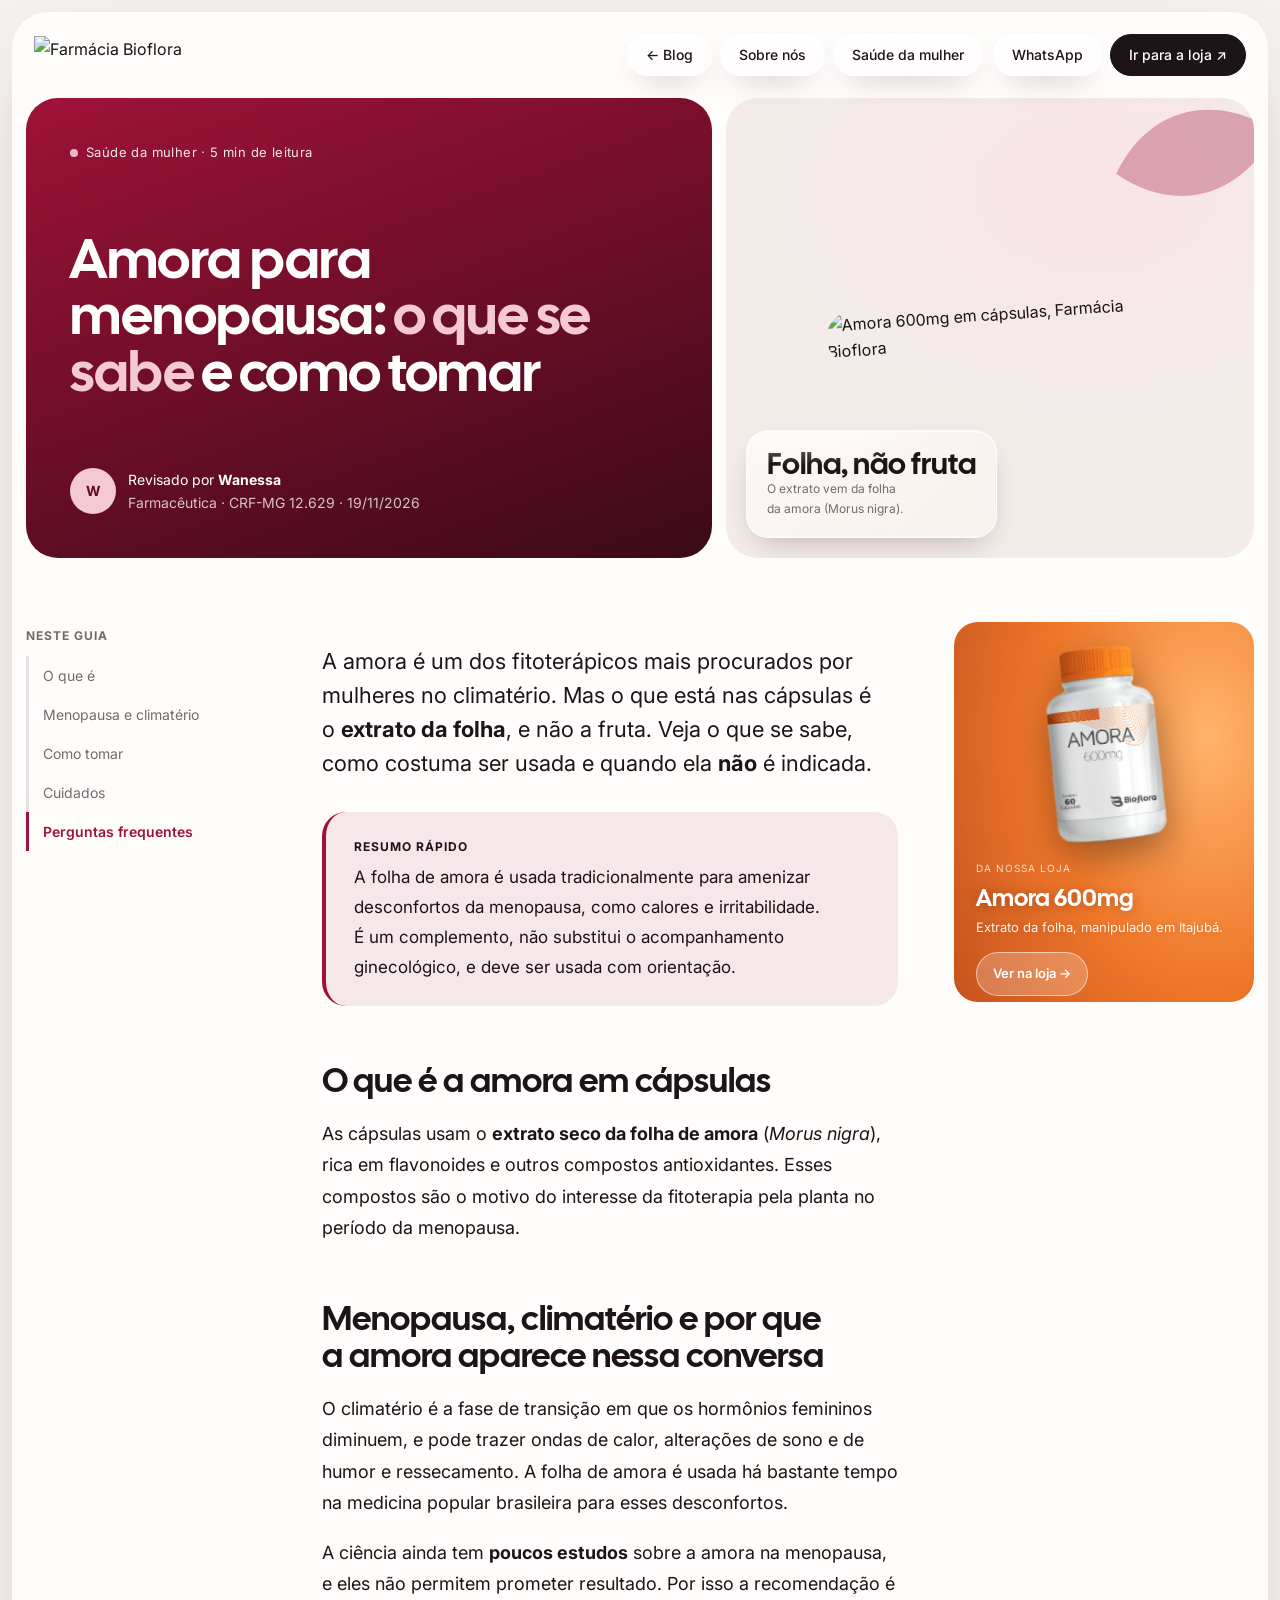
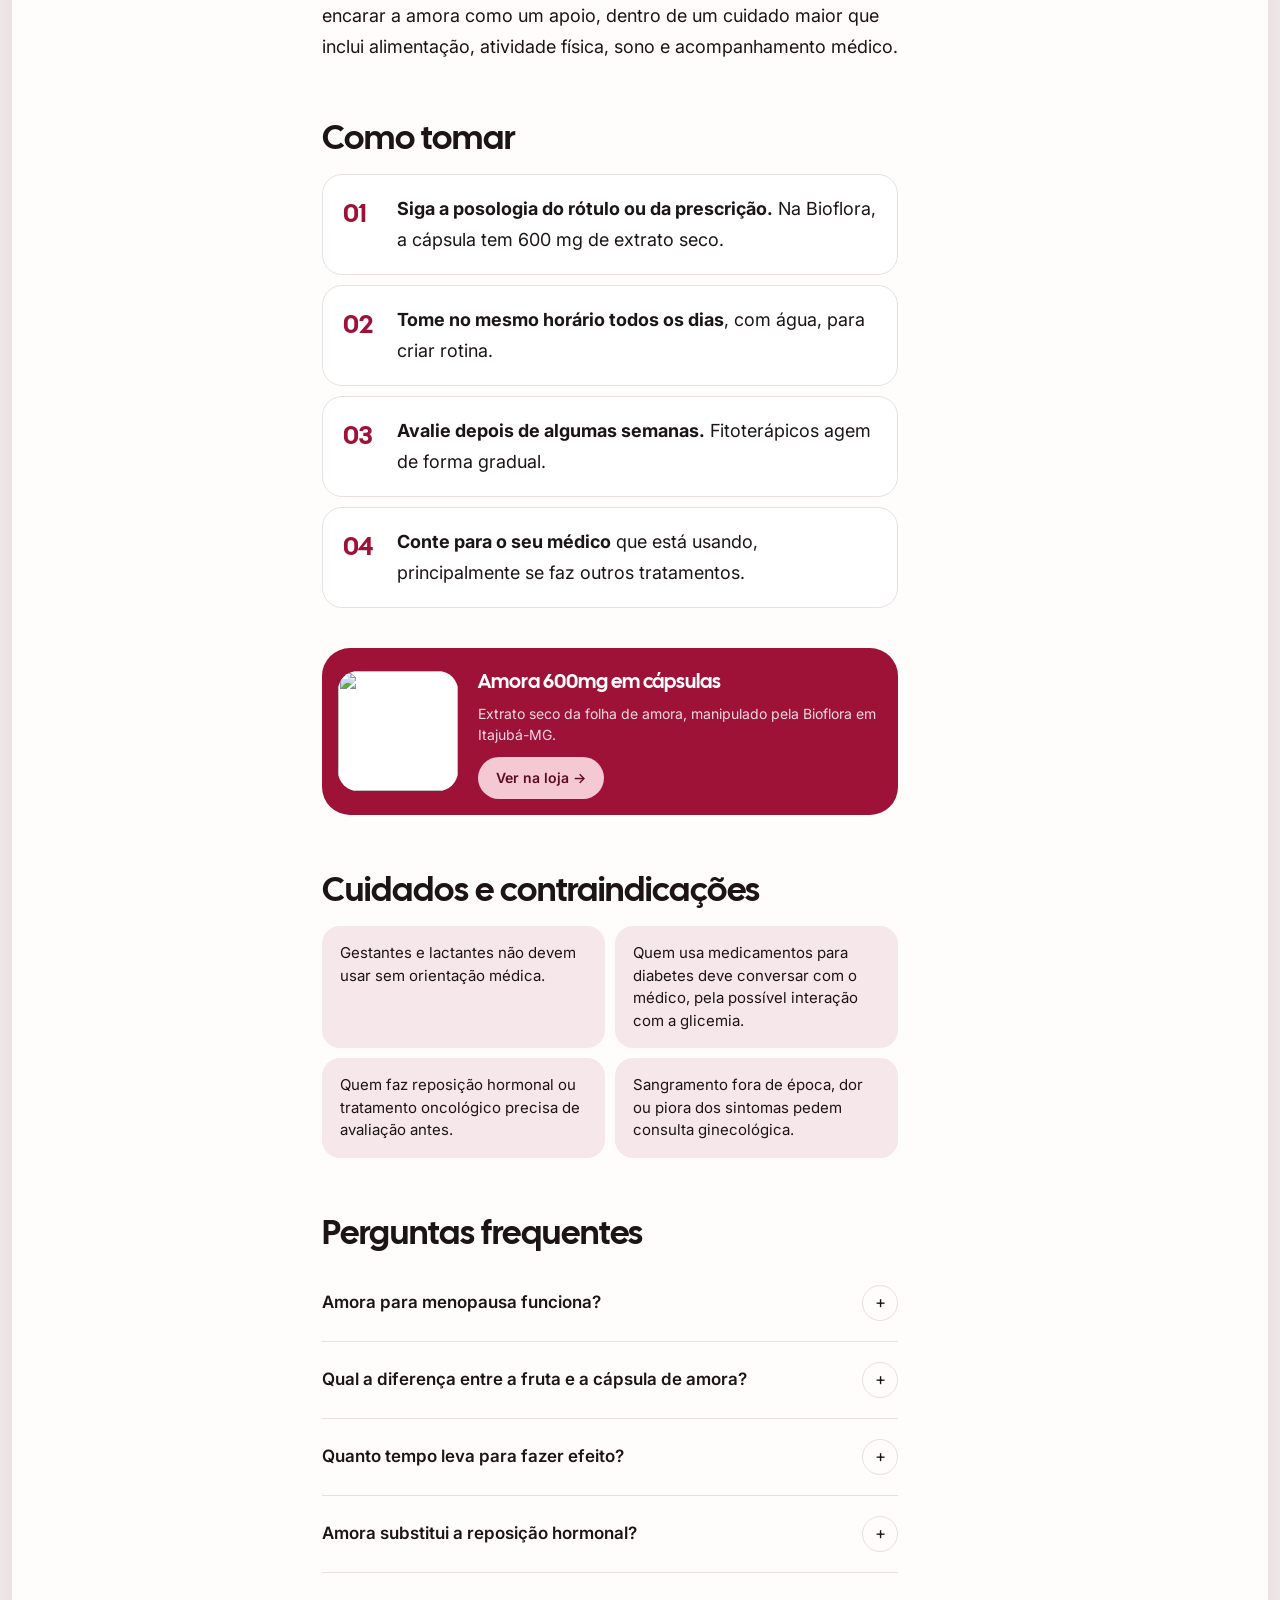
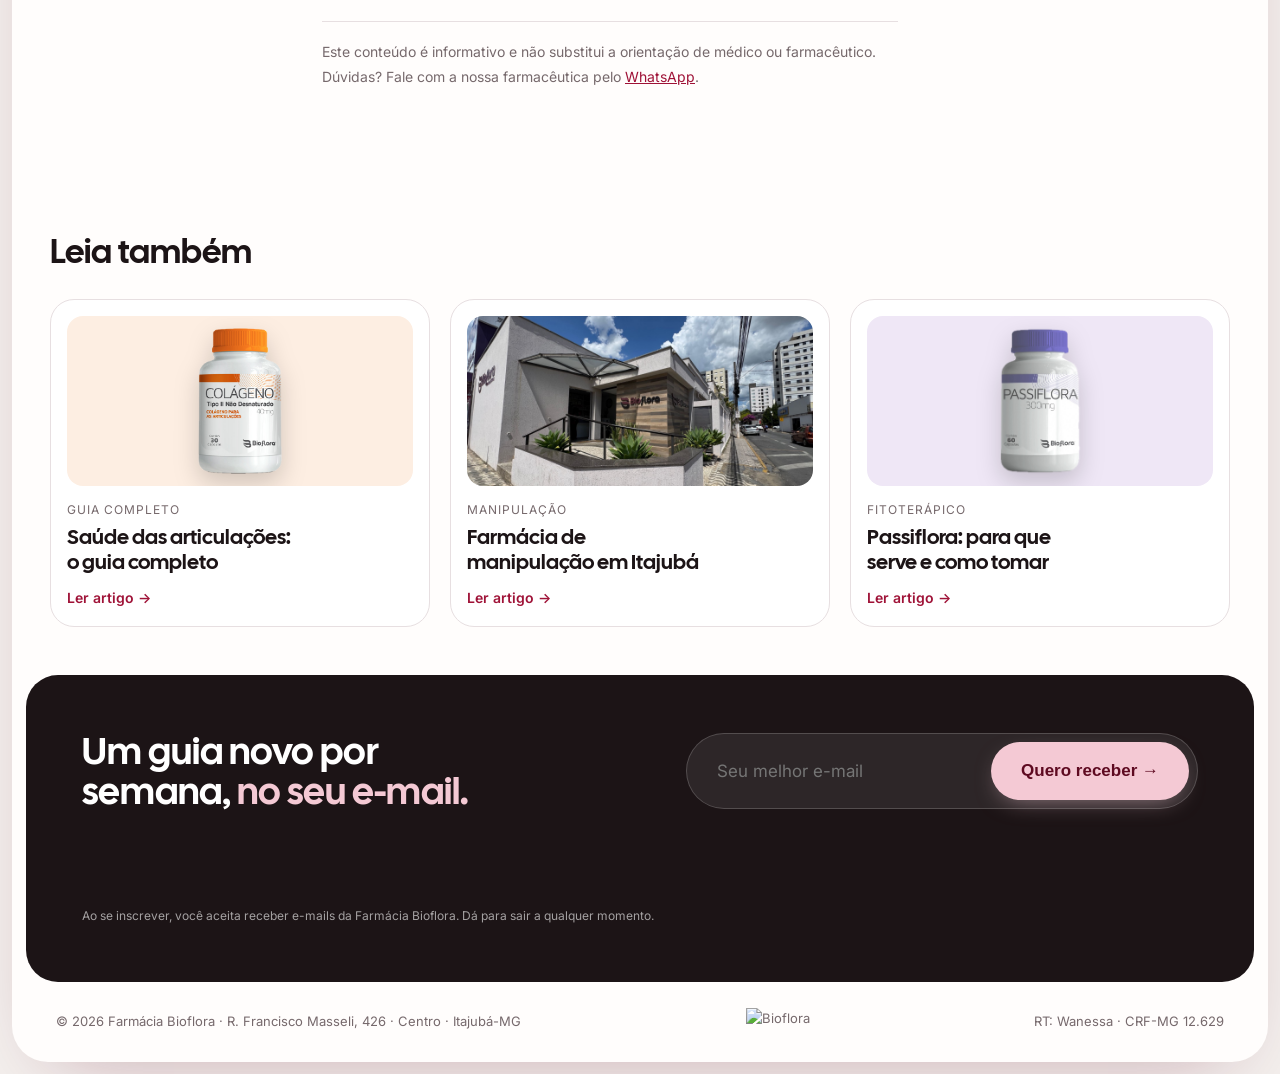
==== commit 651f36ea: "Lateral só com produto do tema; bloco Leia também (1 do tema + 2 aleatórios)" ====
--- a/amora-para-menopausa.html
+++ b/amora-para-menopausa.html
@@ -88,8 +88,10 @@
 
       <p class="disc">Este conteúdo é informativo e não substitui a orientação de médico ou farmacêutico. Dúvidas? Fale com a nossa farmacêutica pelo <a href="https://www.farmaciabioflora.com.br/atendimento/pedidos-whatsapp">WhatsApp</a>.</p>
     </article>
-    <aside class="ads" data-ad="v" data-qtd="1" aria-label="Destaques"></aside>
+    <aside class="ads" data-ad="v" data-produtos="amora" aria-label="Destaques"></aside>
   </div>
+
+  <section class="recs" aria-label="Leia também"></section>
 
   <section class="news">
     <h2 class="cal">Um guia novo por semana, <span class="serif">no seu e-mail.</span></h2>
--- a/style.css
+++ b/style.css
@@ -443,3 +443,18 @@
 .prose .refs{font-size:14px;color:var(--mut);line-height:1.5}
 .prose .refs li{margin-bottom:8px}
 @media(max-width:700px){.isca{grid-template-columns:1fr;text-align:left}.isca .capa{width:110px}.isca form{flex-direction:column;border-radius:20px}.isca input{height:48px}.isca button{width:100%}}
+
+/* Leia também */
+.recs{max-width:1240px;margin:56px auto 48px;padding:0 24px}
+.recs h2{font-size:34px;font-weight:400;margin:0 0 20px}
+.recs-g{display:grid;grid-template-columns:repeat(3,1fr);gap:20px}
+.rec{display:flex;flex-direction:column;background:#fff;border:1px solid var(--line);border-radius:24px;padding:16px;color:inherit;text-decoration:none;transition:transform .2s,box-shadow .2s}
+.rec:hover{transform:translateY(-3px);box-shadow:0 18px 30px -18px rgba(0,0,0,.25)}
+.rec .im{height:170px;border-radius:16px;display:grid;place-items:center;overflow:hidden;margin-bottom:14px;background:#fdeee2}
+.rec.roxo .im{background:#efe7f6}.rec.prata .im{background:#eef0f2}.rec.laranja2 .im{background:#fde9dc}
+.rec .im img{height:150px!important;width:auto!important;max-width:100%;object-fit:contain;aspect-ratio:auto;filter:drop-shadow(0 10px 12px rgba(0,0,0,.18))}
+.rec.foto .im img{height:100%!important;width:100%!important;object-fit:cover;filter:none}
+.rec .rot{font-size:12px;letter-spacing:1px;text-transform:uppercase;color:var(--mut)}
+.rec b{font-family:"Cal Sans",Inter,sans-serif;font-weight:400;font-size:21px;line-height:1.2;margin:4px 0 12px;text-wrap:balance}
+.rec .vai{margin-top:auto;font-weight:600;font-size:14px;color:var(--wine,#9f1237)}
+@media(max-width:800px){.recs-g{grid-template-columns:1fr}.rec .im{height:140px}}
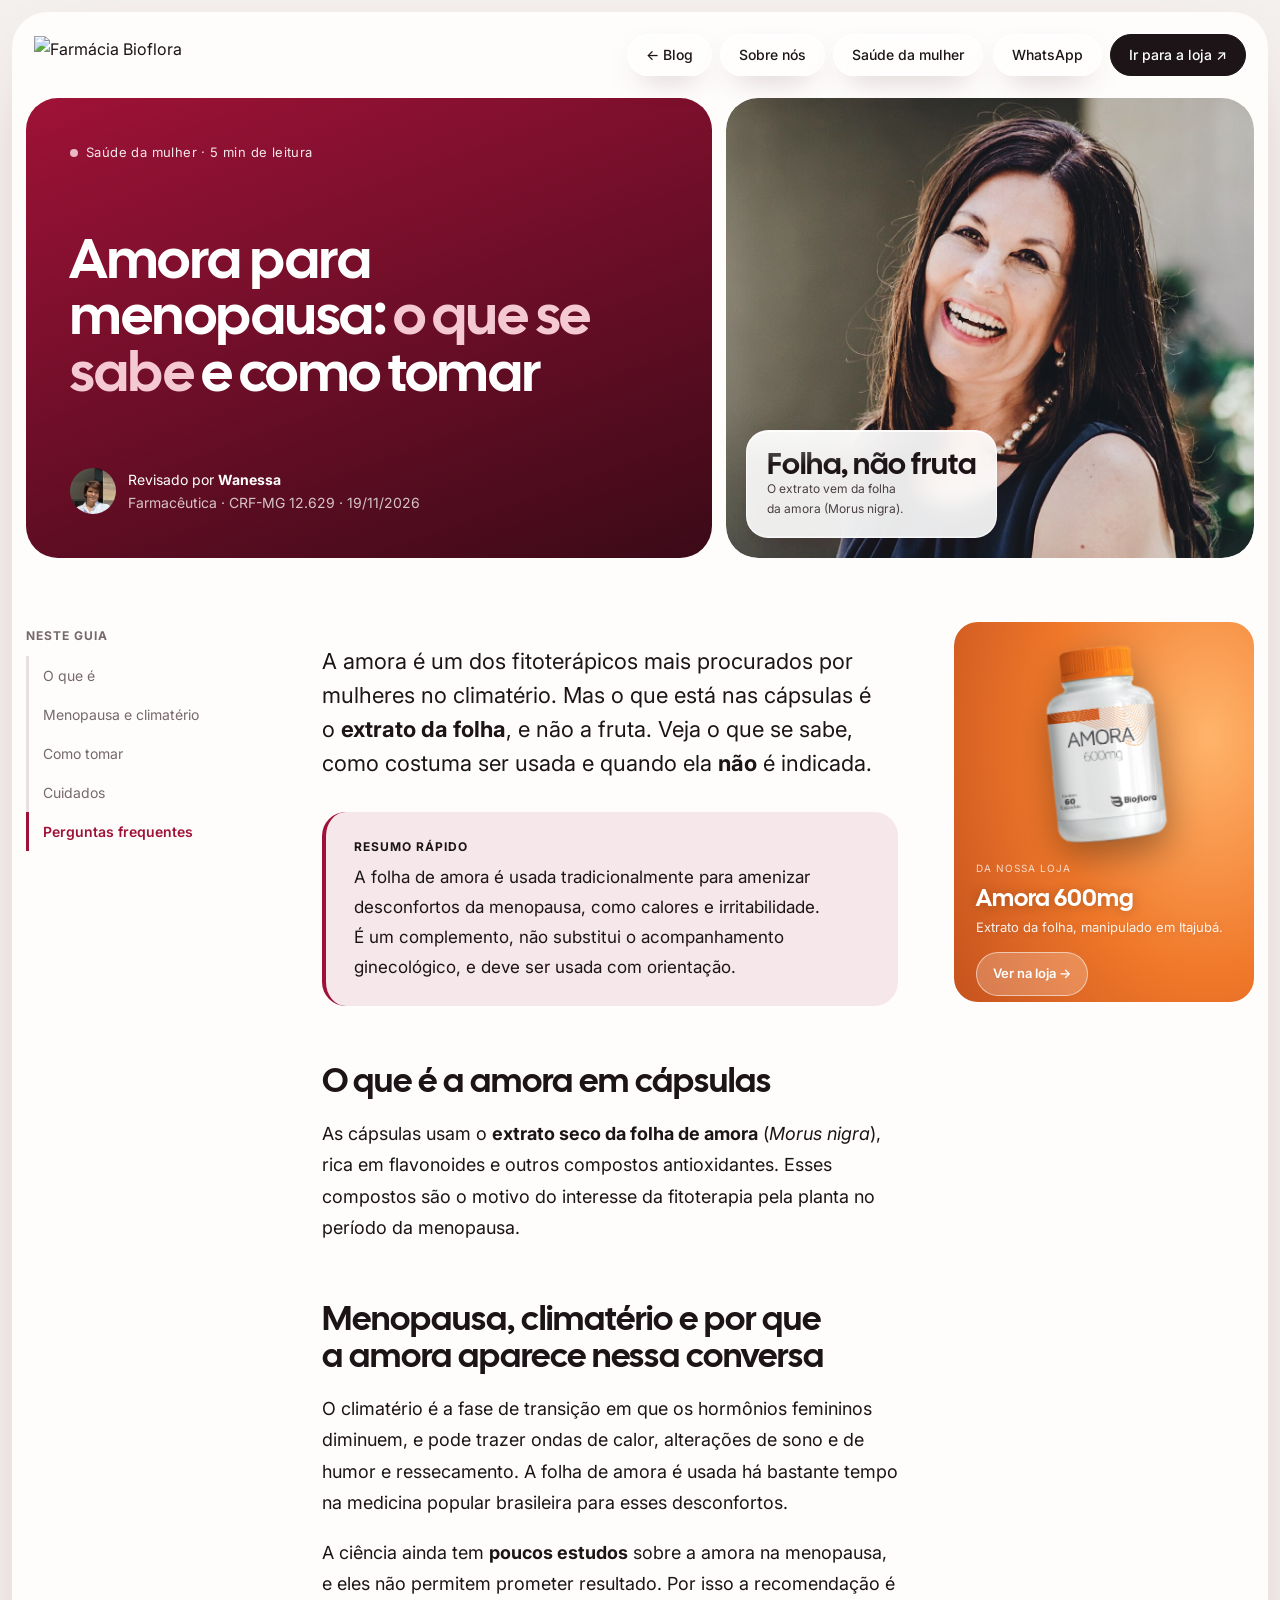
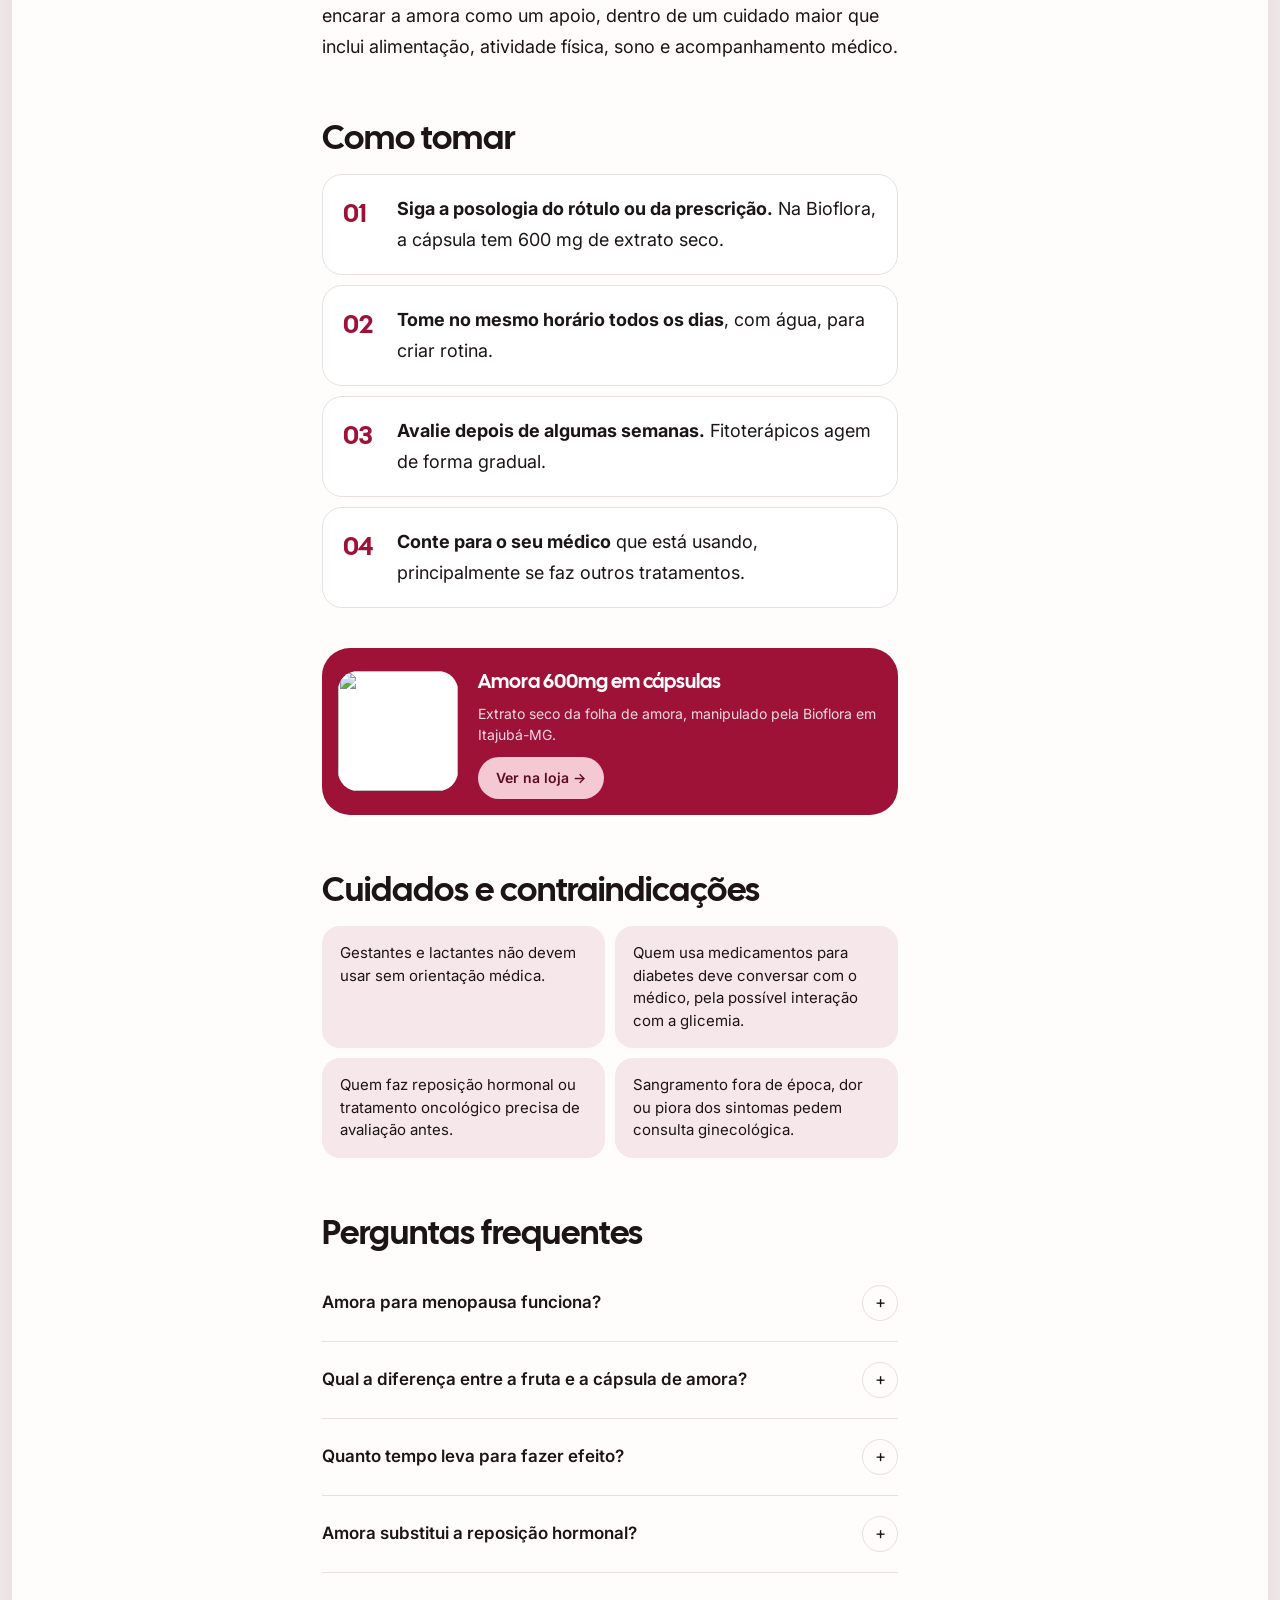
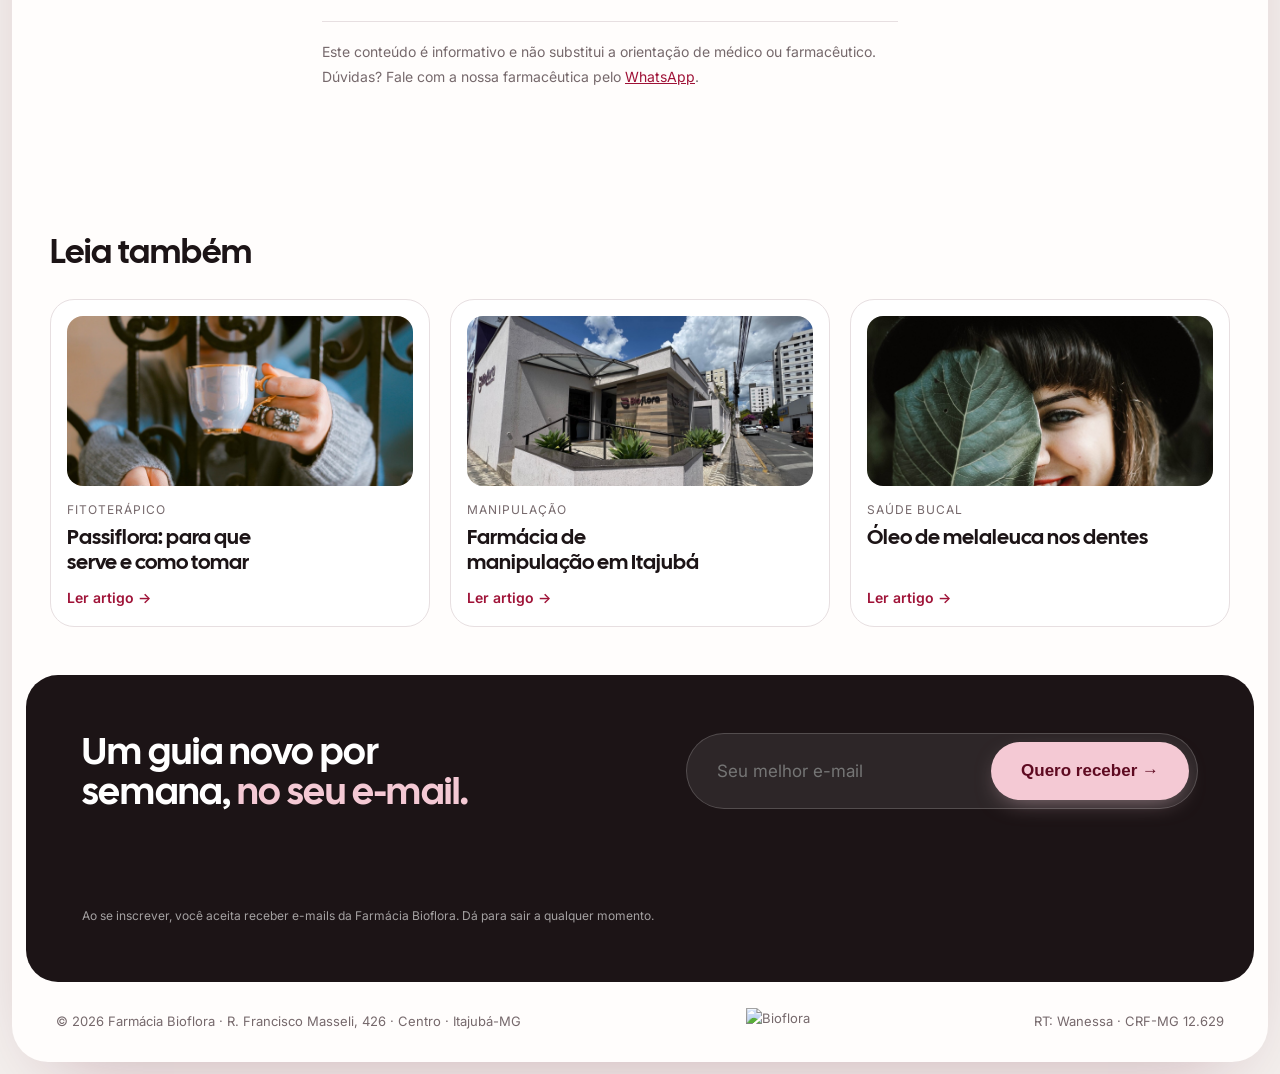
==== commit a066d6d6: "Capas com foto (sem produto), foto da Wanessa na autoria, colágeno na home" ====
--- a/amora-para-menopausa.html
+++ b/amora-para-menopausa.html
@@ -16,7 +16,7 @@
 <meta property="og:title" content="Amora para menopausa: o que se sabe e como tomar">
 <meta property="og:description" content="Folha de amora (Morus nigra) no climatério: para que serve, como tomar a cápsula, cuidados e contraindicações. Guia revisado pela farmacêutica da Bioflora.">
 <meta property="og:url" content="https://blog.farmaciabioflora.com.br/amora-para-menopausa">
-<meta property="og:image" content="https://images.yampi.me/assets/stores/farmacia-bioflora/uploads/images/amora-600mg-alivia-os-sintomas-da-menopausa-648dae7dc664b-large.jpg">
+<meta property="og:image" content="https://blog.farmaciabioflora.com.br/img/capas/amora.jpg">
 <meta property="article:published_time" content="2026-11-19">
 <meta name="twitter:card" content="summary_large_image">
 <link rel="preconnect" href="https://fonts.googleapis.com">
@@ -37,11 +37,11 @@
     <div class="l">
       <span class="eyebrow"><i></i>Saúde da mulher · 5 min de leitura</span>
       <h1 class="cal">Amora para menopausa: <span class="serif">o que se sabe</span> e como tomar</h1>
-      <div class="by"><div class="av">W</div><div>Revisado por <b>Wanessa</b><br><span style="opacity:.75">Farmacêutica · CRF-MG 12.629 · 19/11/2026</span></div></div>
+      <div class="by"><div class="av foto" role="img" aria-label="Foto da farmacêutica Wanessa"></div><div>Revisado por <b>Wanessa</b><br><span style="opacity:.75">Farmacêutica · CRF-MG 12.629 · 19/11/2026</span></div></div>
     </div>
-    <div class="r">
+    <div class="r capa-foto">
       <svg class="leaf" style="position:absolute;width:200px;right:-40px;top:-20px;color:#d79aa9;transform:rotate(30deg)"><use href="#leaf"/></svg>
-      <img src="https://images.yampi.me/assets/stores/farmacia-bioflora/uploads/images/amora-600mg-alivia-os-sintomas-da-menopausa-648dae7dc664b-large.jpg" alt="Amora 600mg em cápsulas, Farmácia Bioflora">
+      <img src="/img/capas/amora.jpg" alt="Mulher madura sorrindo">
       <div class="float glass stat"><div class="n cal" style="font-size:30px">Folha, não fruta</div><small>O extrato vem da folha<br>da amora (Morus nigra).</small></div>
     </div>
   </header>
--- a/style.css
+++ b/style.css
@@ -458,3 +458,11 @@
 .rec b{font-family:"Cal Sans",Inter,sans-serif;font-weight:400;font-size:21px;line-height:1.2;margin:4px 0 12px;text-wrap:balance}
 .rec .vai{margin-top:auto;font-weight:600;font-size:14px;color:var(--wine,#9f1237)}
 @media(max-width:800px){.recs-g{grid-template-columns:1fr}.rec .im{height:140px}}
+
+/* capa do artigo em foto (sem produto) */
+.ahero .r.capa-foto{overflow:hidden}
+.ahero .r.capa-foto img{inset:0;left:0;top:0;width:100%;height:100%;object-fit:cover;transform:none;border-radius:inherit;box-shadow:none}
+.ahero .r.capa-foto .leaf{display:none}
+.ahero .r.capa-foto .float{background:rgba(255,255,255,.9);-webkit-backdrop-filter:blur(10px);backdrop-filter:blur(10px)}
+.ahero .r.capa-foto .float small{color:#4a3f42;opacity:1}
+.by .av.foto{background:url(/img/wanessa.jpg) center/cover;color:transparent}
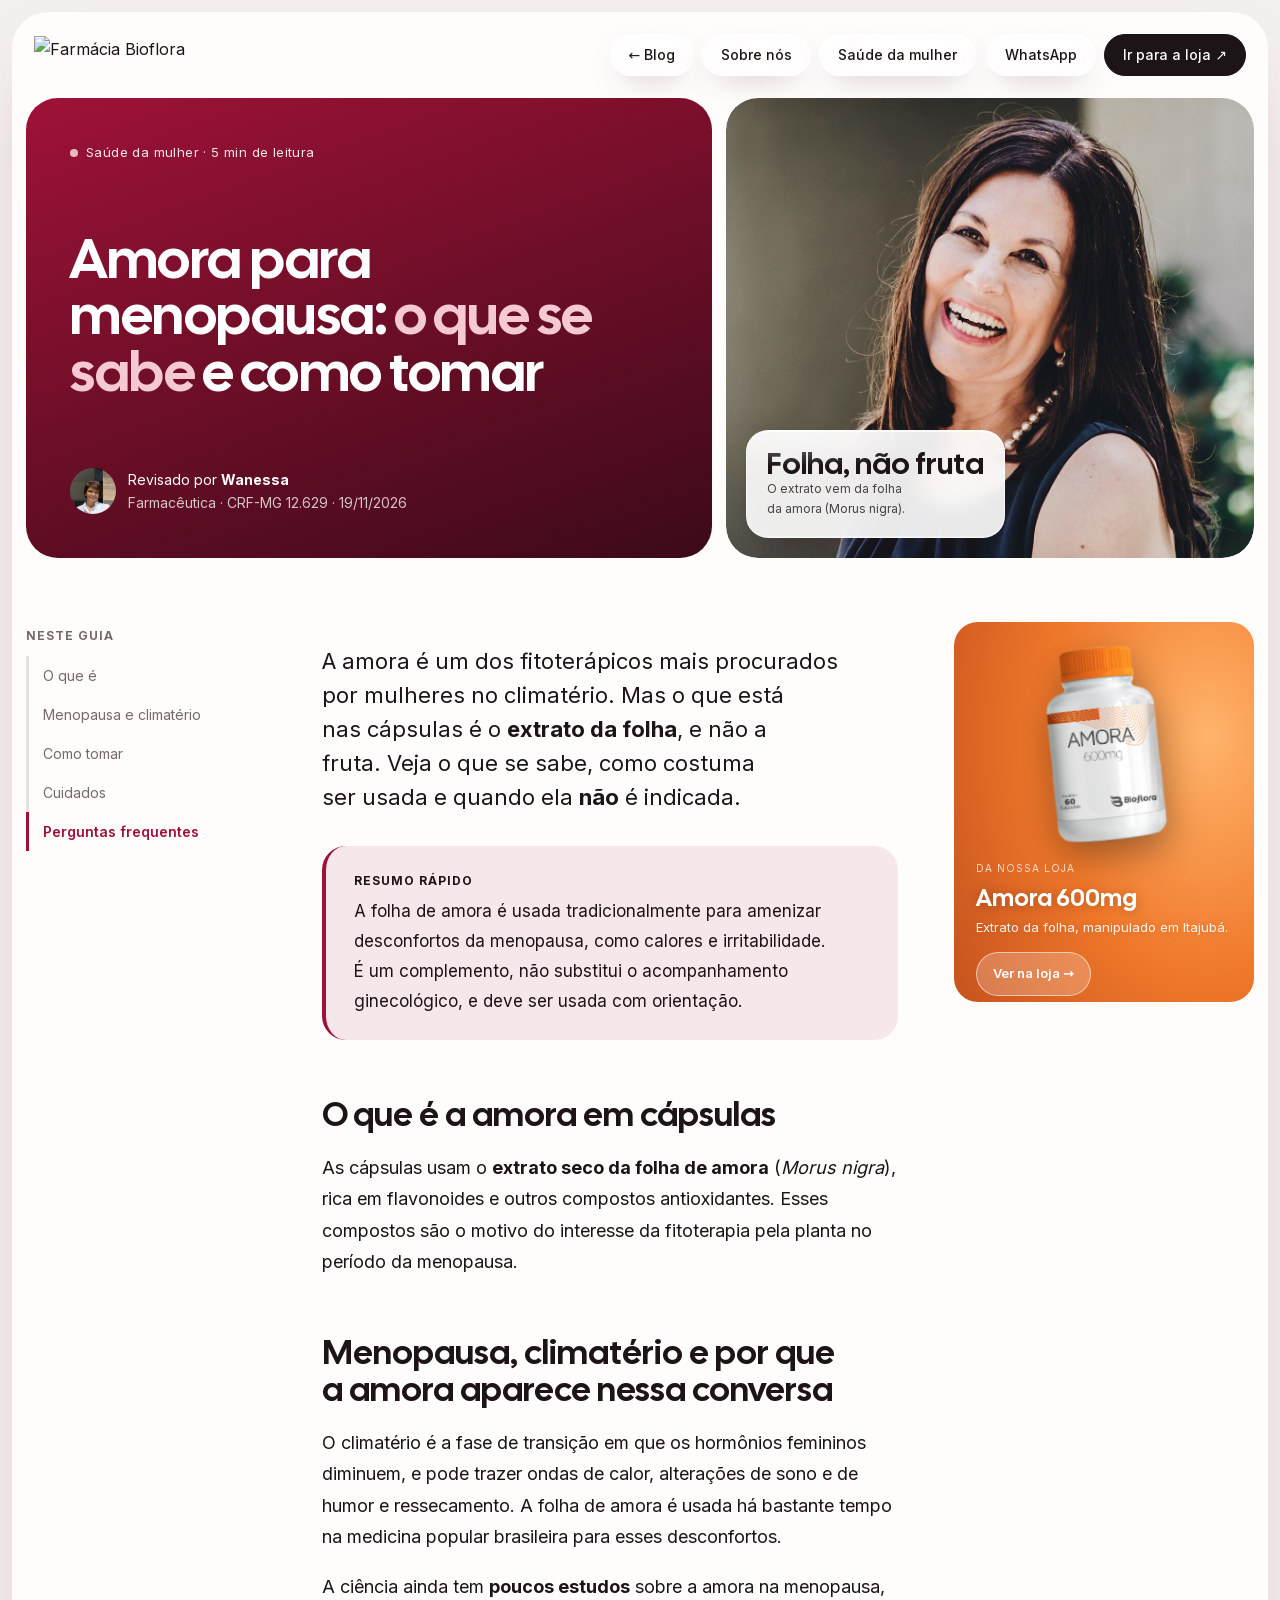
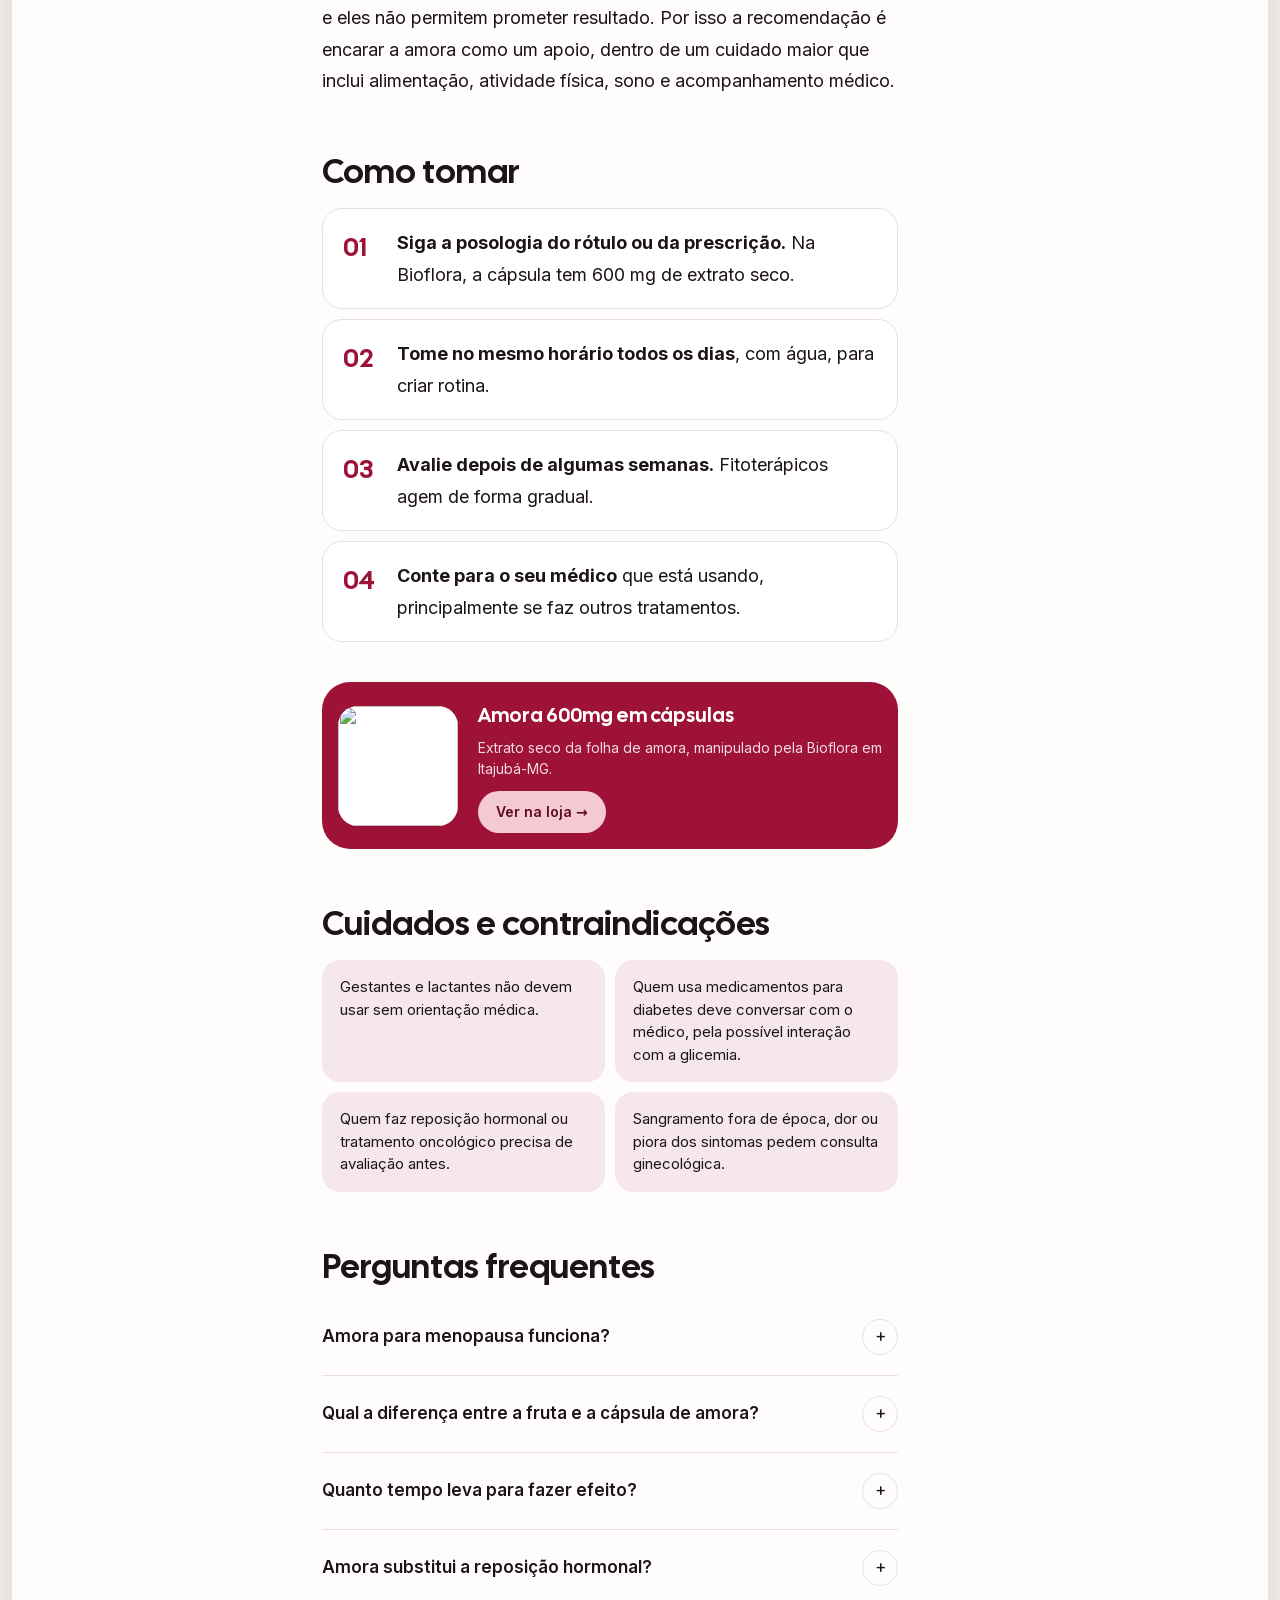
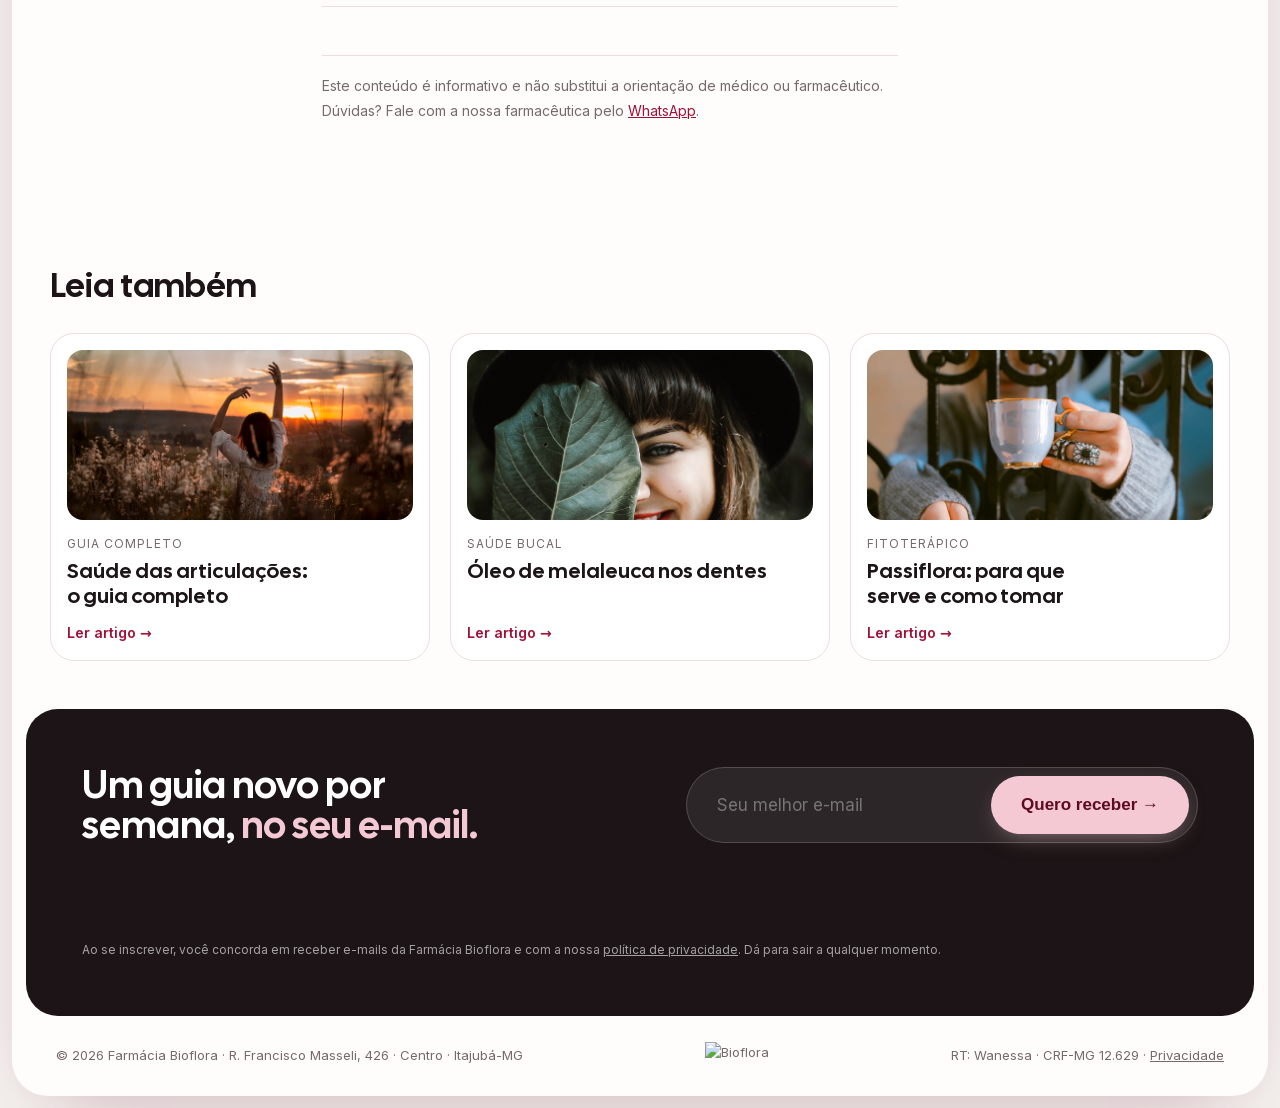
==== commit 555ef107: "LGPD: política de privacidade, fontes locais (sem Google Fonts), mapa só após clique, consentimento " ====
--- a/amora-para-menopausa.html
+++ b/amora-para-menopausa.html
@@ -19,8 +19,7 @@
 <meta property="og:image" content="https://blog.farmaciabioflora.com.br/img/capas/amora.jpg">
 <meta property="article:published_time" content="2026-11-19">
 <meta name="twitter:card" content="summary_large_image">
-<link rel="preconnect" href="https://fonts.googleapis.com">
-<link href="https://fonts.googleapis.com/css2?family=Cal+Sans&family=Inter:wght@400;500;600;700&display=swap" rel="stylesheet">
+<link rel="stylesheet" href="/fonts/fonts.css">
 <link rel="stylesheet" href="style.css">
 <script type="application/ld+json">{"@context": "https://schema.org", "@graph": [{"@type": "Article", "headline": "Amora para menopausa: o que se sabe e como tomar", "datePublished": "2026-11-19", "dateModified": "2026-11-19", "mainEntityOfPage": "https://blog.farmaciabioflora.com.br/amora-para-menopausa", "image": "https://images.yampi.me/assets/stores/farmacia-bioflora/uploads/images/amora-600mg-alivia-os-sintomas-da-menopausa-648dae7dc664b-large.jpg", "author": {"@type": "Person", "name": "Wanessa", "jobTitle": "Farmacêutica, CRF-MG 12.629"}, "publisher": {"@type": "Pharmacy", "name": "Farmácia Bioflora", "address": {"@type": "PostalAddress", "streetAddress": "Rua Francisco Masseli, 426", "addressLocality": "Itajubá", "addressRegion": "MG"}}}, {"@type": "FAQPage", "mainEntity": [{"@type": "Question", "name": "Amora para menopausa funciona?", "acceptedAnswer": {"@type": "Answer", "text": "A folha de amora é usada tradicionalmente no climatério e algumas mulheres relatam alívio de desconfortos como calores. Os estudos ainda são poucos e os resultados variam, por isso ela é um complemento, não um tratamento."}}, {"@type": "Question", "name": "Qual a diferença entre a fruta e a cápsula de amora?", "acceptedAnswer": {"@type": "Answer", "text": "A cápsula usa o extrato seco da folha de amora (Morus nigra), que concentra os compostos estudados. Comer a fruta é saudável, mas não equivale à dose do extrato."}}, {"@type": "Question", "name": "Quanto tempo leva para fazer efeito?", "acceptedAnswer": {"@type": "Answer", "text": "Fitoterápicos costumam ter efeito gradual. Em geral se avalia a resposta depois de algumas semanas de uso regular, sempre com acompanhamento."}}, {"@type": "Question", "name": "Amora substitui a reposição hormonal?", "acceptedAnswer": {"@type": "Answer", "text": "Não. A decisão sobre reposição hormonal é médica. A amora pode ser uma opção complementar, com orientação profissional."}}]}]}</script>
 </head><body>
@@ -96,12 +95,12 @@
   <section class="news">
     <h2 class="cal">Um guia novo por semana, <span class="serif">no seu e-mail.</span></h2>
     <form data-newsletter novalidate><input type="email" required aria-label="Seu e-mail" placeholder="Seu melhor e-mail"><button class="pill lime" style="border:0">Quero receber →</button></form><div class="ok" role="status"><span class="check">✓</span><div><b>Inscrição confirmada!</b><span>Toda semana um guia novo da Bioflora vai chegar no seu e-mail.</span></div></div>
-  <p class="news-lgpd">Ao se inscrever, você aceita receber e-mails da Farmácia Bioflora. Dá para sair a qualquer momento.</p>
+  <p class="news-lgpd">Ao se inscrever, você concorda em receber e-mails da Farmácia Bioflora e com a nossa <a href="/privacidade">política de privacidade</a>. Dá para sair a qualquer momento.</p>
   </section>
   <footer class="foot">
     <span>© 2026 Farmácia Bioflora · R. Francisco Masseli, 426 · Centro · Itajubá-MG</span>
     <img src="https://images.yampi.me/assets/stores/farmacia-bioflora/uploads/logo/679bf55f33ccb.png" alt="Bioflora">
-    <span>RT: Wanessa · CRF-MG 12.629</span>
+    <span>RT: Wanessa · CRF-MG 12.629 · <a href="/privacidade">Privacidade</a></span>
   </footer>
 </div>
 <script src="/newsletter.js" defer></script>
--- a/fonts/fonts.css
+++ b/fonts/fonts.css
@@ -0,0 +1,81 @@
+/* Fontes servidas pelo próprio blog (sem Google Fonts: nenhum dado do visitante vai para terceiros) */
+@font-face {
+  font-family: 'Cal Sans';
+  font-style: normal;
+  font-weight: 400;
+  font-display: swap;
+  src: url(/fonts/CalSans-400-latin-ext.woff2) format('woff2');
+  unicode-range: U+0100-02BA, U+02BD-02C5, U+02C7-02CC, U+02CE-02D7, U+02DD-02FF, U+0304, U+0308, U+0329, U+1D00-1DBF, U+1E00-1E9F, U+1EF2-1EFF, U+2020, U+20A0-20AB, U+20AD-20C4, U+2113, U+2C60-2C7F, U+A720-A7FF;
+}
+@font-face {
+  font-family: 'Cal Sans';
+  font-style: normal;
+  font-weight: 400;
+  font-display: swap;
+  src: url(/fonts/CalSans-400-latin.woff2) format('woff2');
+  unicode-range: U+0000-00FF, U+0131, U+0152-0153, U+02BB-02BC, U+02C6, U+02DA, U+02DC, U+0304, U+0308, U+0329, U+2000-206F, U+20AC, U+2122, U+2191, U+2193, U+2212, U+2215, U+FEFF, U+FFFD;
+}
+@font-face {
+  font-family: 'Inter';
+  font-style: normal;
+  font-weight: 400;
+  font-display: swap;
+  src: url(/fonts/Inter-400-latin-ext.woff2) format('woff2');
+  unicode-range: U+0100-02BA, U+02BD-02C5, U+02C7-02CC, U+02CE-02D7, U+02DD-02FF, U+0304, U+0308, U+0329, U+1D00-1DBF, U+1E00-1E9F, U+1EF2-1EFF, U+2020, U+20A0-20AB, U+20AD-20C4, U+2113, U+2C60-2C7F, U+A720-A7FF;
+}
+@font-face {
+  font-family: 'Inter';
+  font-style: normal;
+  font-weight: 400;
+  font-display: swap;
+  src: url(/fonts/Inter-400-latin.woff2) format('woff2');
+  unicode-range: U+0000-00FF, U+0131, U+0152-0153, U+02BB-02BC, U+02C6, U+02DA, U+02DC, U+0304, U+0308, U+0329, U+2000-206F, U+20AC, U+2122, U+2191, U+2193, U+2212, U+2215, U+FEFF, U+FFFD;
+}
+@font-face {
+  font-family: 'Inter';
+  font-style: normal;
+  font-weight: 500;
+  font-display: swap;
+  src: url(/fonts/Inter-500-latin-ext.woff2) format('woff2');
+  unicode-range: U+0100-02BA, U+02BD-02C5, U+02C7-02CC, U+02CE-02D7, U+02DD-02FF, U+0304, U+0308, U+0329, U+1D00-1DBF, U+1E00-1E9F, U+1EF2-1EFF, U+2020, U+20A0-20AB, U+20AD-20C4, U+2113, U+2C60-2C7F, U+A720-A7FF;
+}
+@font-face {
+  font-family: 'Inter';
+  font-style: normal;
+  font-weight: 500;
+  font-display: swap;
+  src: url(/fonts/Inter-500-latin.woff2) format('woff2');
+  unicode-range: U+0000-00FF, U+0131, U+0152-0153, U+02BB-02BC, U+02C6, U+02DA, U+02DC, U+0304, U+0308, U+0329, U+2000-206F, U+20AC, U+2122, U+2191, U+2193, U+2212, U+2215, U+FEFF, U+FFFD;
+}
+@font-face {
+  font-family: 'Inter';
+  font-style: normal;
+  font-weight: 600;
+  font-display: swap;
+  src: url(/fonts/Inter-600-latin-ext.woff2) format('woff2');
+  unicode-range: U+0100-02BA, U+02BD-02C5, U+02C7-02CC, U+02CE-02D7, U+02DD-02FF, U+0304, U+0308, U+0329, U+1D00-1DBF, U+1E00-1E9F, U+1EF2-1EFF, U+2020, U+20A0-20AB, U+20AD-20C4, U+2113, U+2C60-2C7F, U+A720-A7FF;
+}
+@font-face {
+  font-family: 'Inter';
+  font-style: normal;
+  font-weight: 600;
+  font-display: swap;
+  src: url(/fonts/Inter-600-latin.woff2) format('woff2');
+  unicode-range: U+0000-00FF, U+0131, U+0152-0153, U+02BB-02BC, U+02C6, U+02DA, U+02DC, U+0304, U+0308, U+0329, U+2000-206F, U+20AC, U+2122, U+2191, U+2193, U+2212, U+2215, U+FEFF, U+FFFD;
+}
+@font-face {
+  font-family: 'Inter';
+  font-style: normal;
+  font-weight: 700;
+  font-display: swap;
+  src: url(/fonts/Inter-700-latin-ext.woff2) format('woff2');
+  unicode-range: U+0100-02BA, U+02BD-02C5, U+02C7-02CC, U+02CE-02D7, U+02DD-02FF, U+0304, U+0308, U+0329, U+1D00-1DBF, U+1E00-1E9F, U+1EF2-1EFF, U+2020, U+20A0-20AB, U+20AD-20C4, U+2113, U+2C60-2C7F, U+A720-A7FF;
+}
+@font-face {
+  font-family: 'Inter';
+  font-style: normal;
+  font-weight: 700;
+  font-display: swap;
+  src: url(/fonts/Inter-700-latin.woff2) format('woff2');
+  unicode-range: U+0000-00FF, U+0131, U+0152-0153, U+02BB-02BC, U+02C6, U+02DA, U+02DC, U+0304, U+0308, U+0329, U+2000-206F, U+20AC, U+2122, U+2191, U+2193, U+2212, U+2215, U+FEFF, U+FFFD;
+}
--- a/style.css
+++ b/style.css
@@ -466,3 +466,10 @@
 .ahero .r.capa-foto .float{background:rgba(255,255,255,.9);-webkit-backdrop-filter:blur(10px);backdrop-filter:blur(10px)}
 .ahero .r.capa-foto .float small{color:#4a3f42;opacity:1}
 .by .av.foto{background:url(/img/wanessa.jpg) center/cover;color:transparent}
+/* LGPD */
+.mapa-click{display:grid;place-items:center;cursor:pointer;background:linear-gradient(135deg,#efe7e3,#f8f3ee);text-align:center;padding:24px}
+.mapa-click span{display:flex;flex-direction:column;gap:6px;max-width:340px}
+.mapa-click b{display:inline-block;margin:0 auto;background:#1c1416;color:#fff;border-radius:999px;padding:12px 22px;font-size:15px}
+.mapa-click small{font-size:13px;color:#6f6366;line-height:1.45}
+.mapa-click small a,.news-lgpd a,.isca-lgpd a,.foot a{color:inherit;text-decoration:underline}
+.isca .isca-lgpd{margin:8px 0 0;font-size:12px;opacity:.8}
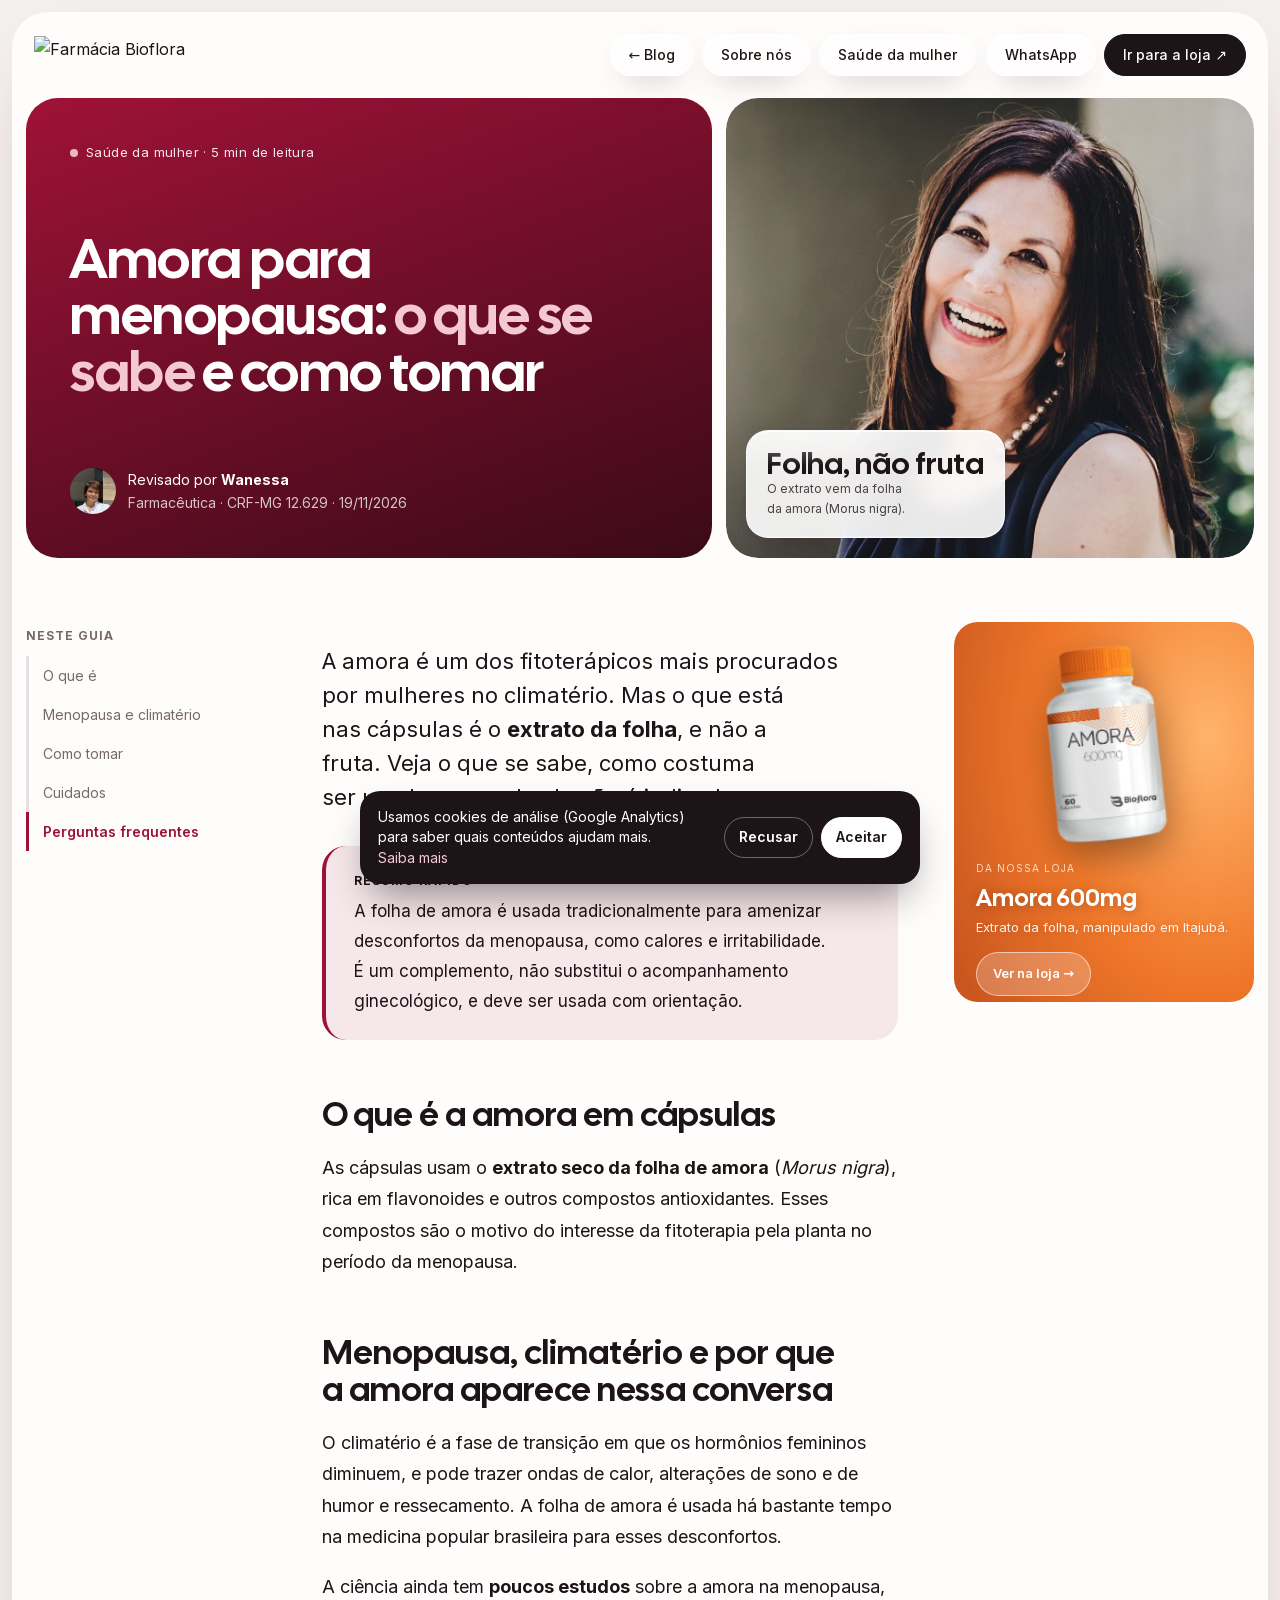
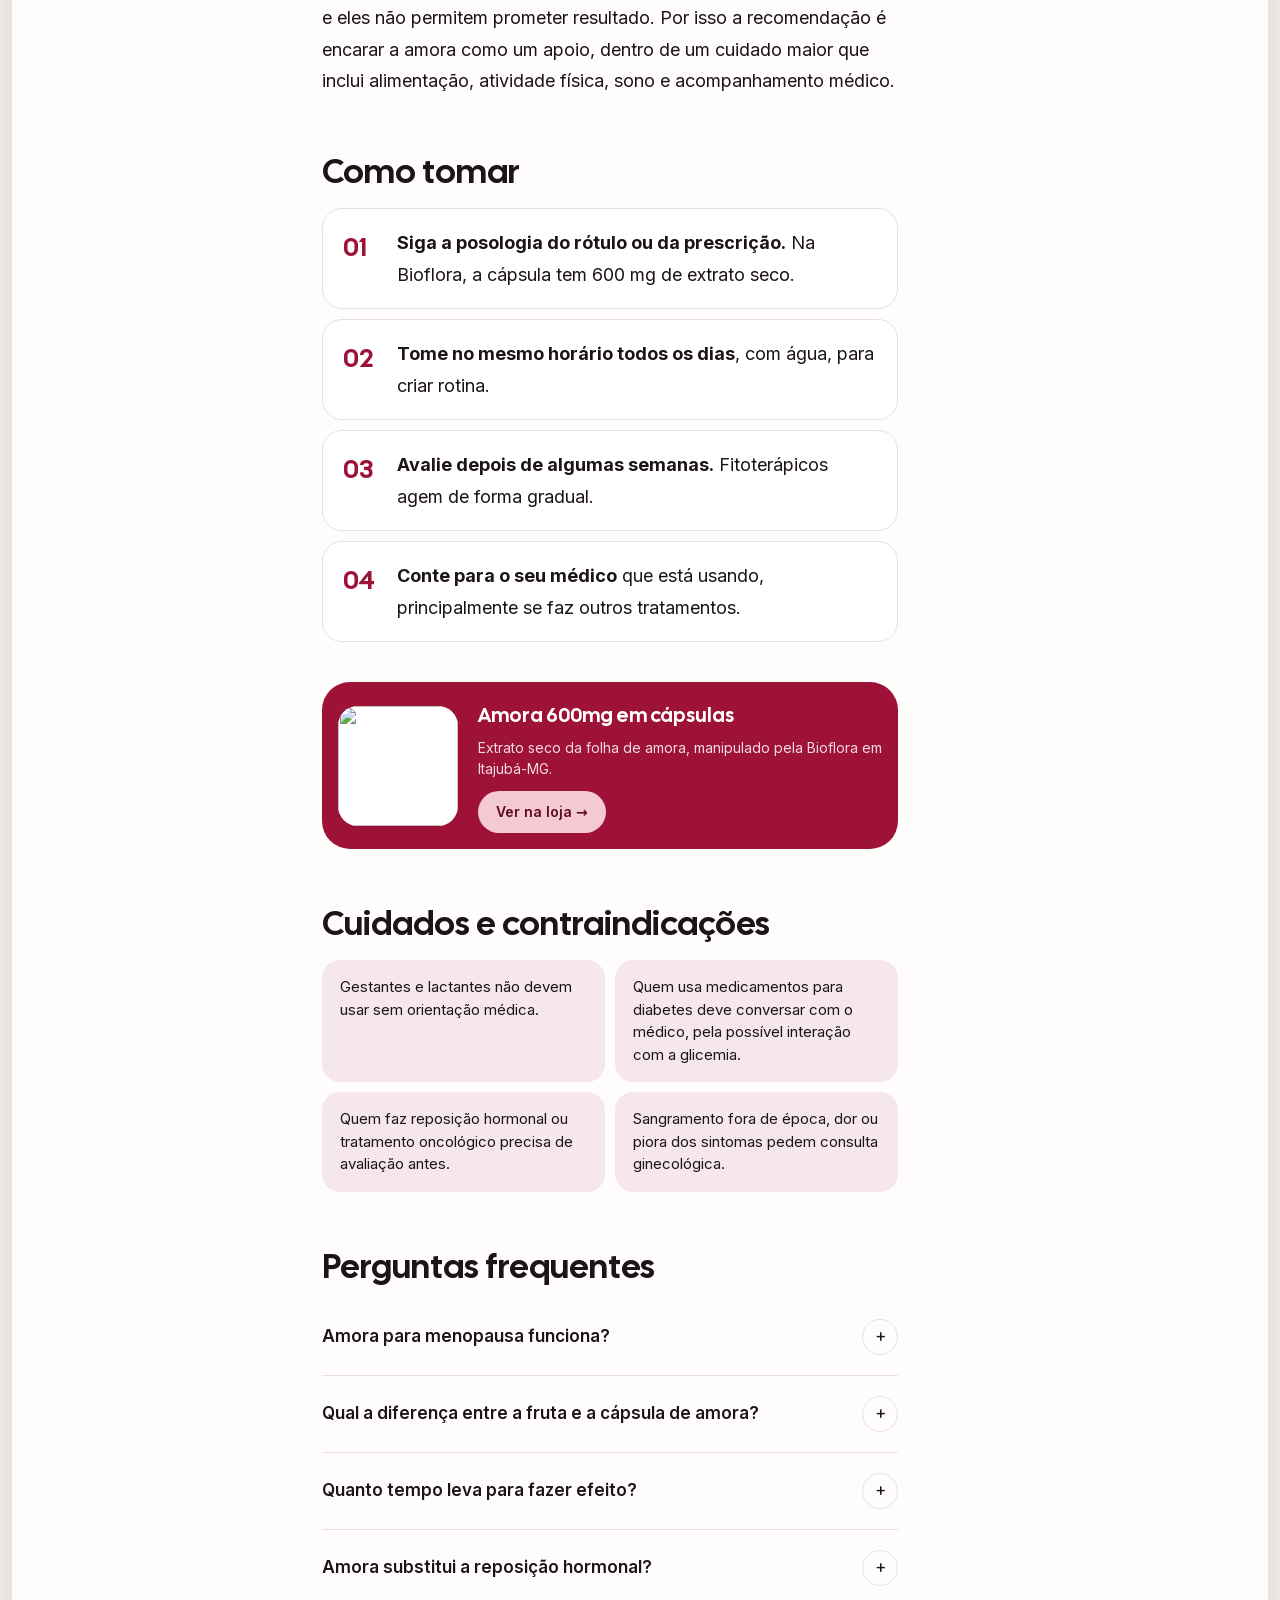
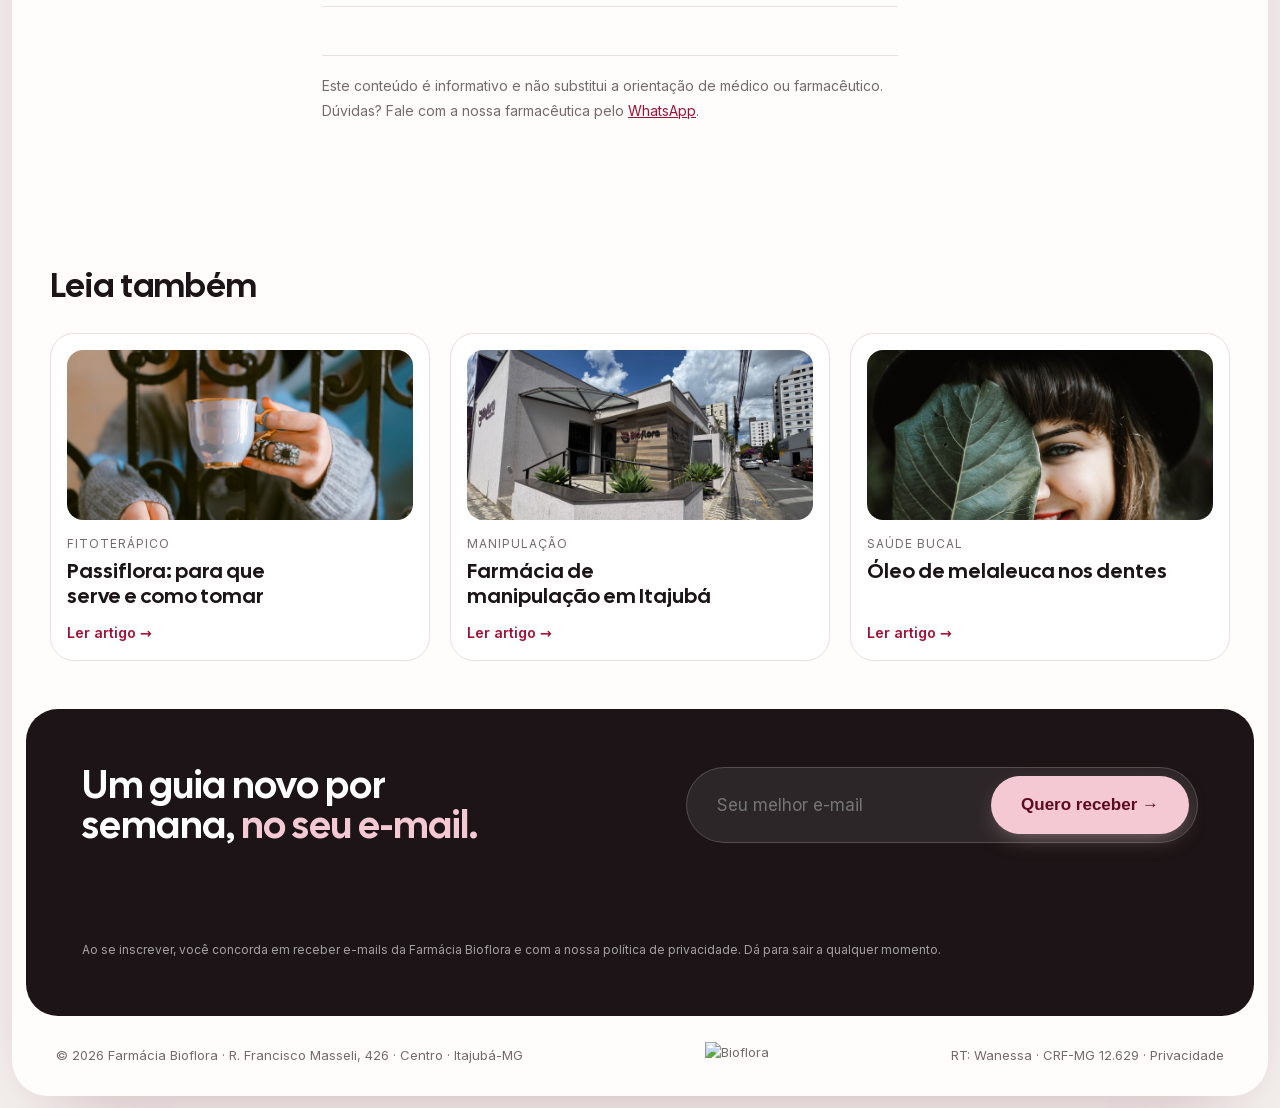
==== commit 6c78a00c: "Google Analytics com aviso de cookies (Consent Mode), descadastro em 1 clique, mapa ativo, política " ====
--- a/amora-para-menopausa.html
+++ b/amora-para-menopausa.html
@@ -19,6 +19,11 @@
 <meta property="og:image" content="https://blog.farmaciabioflora.com.br/img/capas/amora.jpg">
 <meta property="article:published_time" content="2026-11-19">
 <meta name="twitter:card" content="summary_large_image">
+<script>window.dataLayer=window.dataLayer||[];function gtag(){dataLayer.push(arguments);}
+var _c=null;try{_c=localStorage.getItem('bf_cookies')}catch(e){}
+gtag('consent','default',{analytics_storage:_c==='sim'?'granted':'denied',ad_storage:'denied',ad_user_data:'denied',ad_personalization:'denied'});
+gtag('js',new Date());gtag('config','G-4SE518WVFV');</script>
+<script async src="https://www.googletagmanager.com/gtag/js?id=G-4SE518WVFV"></script>
 <link rel="stylesheet" href="/fonts/fonts.css">
 <link rel="stylesheet" href="style.css">
 <script type="application/ld+json">{"@context": "https://schema.org", "@graph": [{"@type": "Article", "headline": "Amora para menopausa: o que se sabe e como tomar", "datePublished": "2026-11-19", "dateModified": "2026-11-19", "mainEntityOfPage": "https://blog.farmaciabioflora.com.br/amora-para-menopausa", "image": "https://images.yampi.me/assets/stores/farmacia-bioflora/uploads/images/amora-600mg-alivia-os-sintomas-da-menopausa-648dae7dc664b-large.jpg", "author": {"@type": "Person", "name": "Wanessa", "jobTitle": "Farmacêutica, CRF-MG 12.629"}, "publisher": {"@type": "Pharmacy", "name": "Farmácia Bioflora", "address": {"@type": "PostalAddress", "streetAddress": "Rua Francisco Masseli, 426", "addressLocality": "Itajubá", "addressRegion": "MG"}}}, {"@type": "FAQPage", "mainEntity": [{"@type": "Question", "name": "Amora para menopausa funciona?", "acceptedAnswer": {"@type": "Answer", "text": "A folha de amora é usada tradicionalmente no climatério e algumas mulheres relatam alívio de desconfortos como calores. Os estudos ainda são poucos e os resultados variam, por isso ela é um complemento, não um tratamento."}}, {"@type": "Question", "name": "Qual a diferença entre a fruta e a cápsula de amora?", "acceptedAnswer": {"@type": "Answer", "text": "A cápsula usa o extrato seco da folha de amora (Morus nigra), que concentra os compostos estudados. Comer a fruta é saudável, mas não equivale à dose do extrato."}}, {"@type": "Question", "name": "Quanto tempo leva para fazer efeito?", "acceptedAnswer": {"@type": "Answer", "text": "Fitoterápicos costumam ter efeito gradual. Em geral se avalia a resposta depois de algumas semanas de uso regular, sempre com acompanhamento."}}, {"@type": "Question", "name": "Amora substitui a reposição hormonal?", "acceptedAnswer": {"@type": "Answer", "text": "Não. A decisão sobre reposição hormonal é médica. A amora pode ser uma opção complementar, com orientação profissional."}}]}]}</script>
--- a/style.css
+++ b/style.css
@@ -467,9 +467,10 @@
 .ahero .r.capa-foto .float small{color:#4a3f42;opacity:1}
 .by .av.foto{background:url(/img/wanessa.jpg) center/cover;color:transparent}
 /* LGPD */
-.mapa-click{display:grid;place-items:center;cursor:pointer;background:linear-gradient(135deg,#efe7e3,#f8f3ee);text-align:center;padding:24px}
-.mapa-click span{display:flex;flex-direction:column;gap:6px;max-width:340px}
-.mapa-click b{display:inline-block;margin:0 auto;background:#1c1416;color:#fff;border-radius:999px;padding:12px 22px;font-size:15px}
-.mapa-click small{font-size:13px;color:#6f6366;line-height:1.45}
-.mapa-click small a,.news-lgpd a,.isca-lgpd a,.foot a{color:inherit;text-decoration:underline}
 .isca .isca-lgpd{margin:8px 0 0;font-size:12px;opacity:.8}
+.cookies{position:fixed;left:16px;right:16px;bottom:16px;z-index:60;max-width:560px;margin:0 auto;background:#1c1416;color:#fff;border-radius:20px;padding:16px 18px;display:flex;gap:14px;align-items:center;box-shadow:0 20px 40px -12px rgba(0,0,0,.45);font-size:14px;line-height:1.45}
+.cookies p{margin:0;flex:1}.cookies a{color:#f4c9d4}
+.cookies div{display:flex;gap:8px;flex:none}
+.cookies button{border:1px solid rgba(255,255,255,.35);background:none;color:#fff;border-radius:999px;padding:9px 14px;font:inherit;font-weight:600;cursor:pointer}
+.cookies button.ok{background:#fff;color:#1c1416;border-color:#fff}
+@media(max-width:600px){.cookies{flex-direction:column;align-items:stretch}.cookies div button{flex:1}}
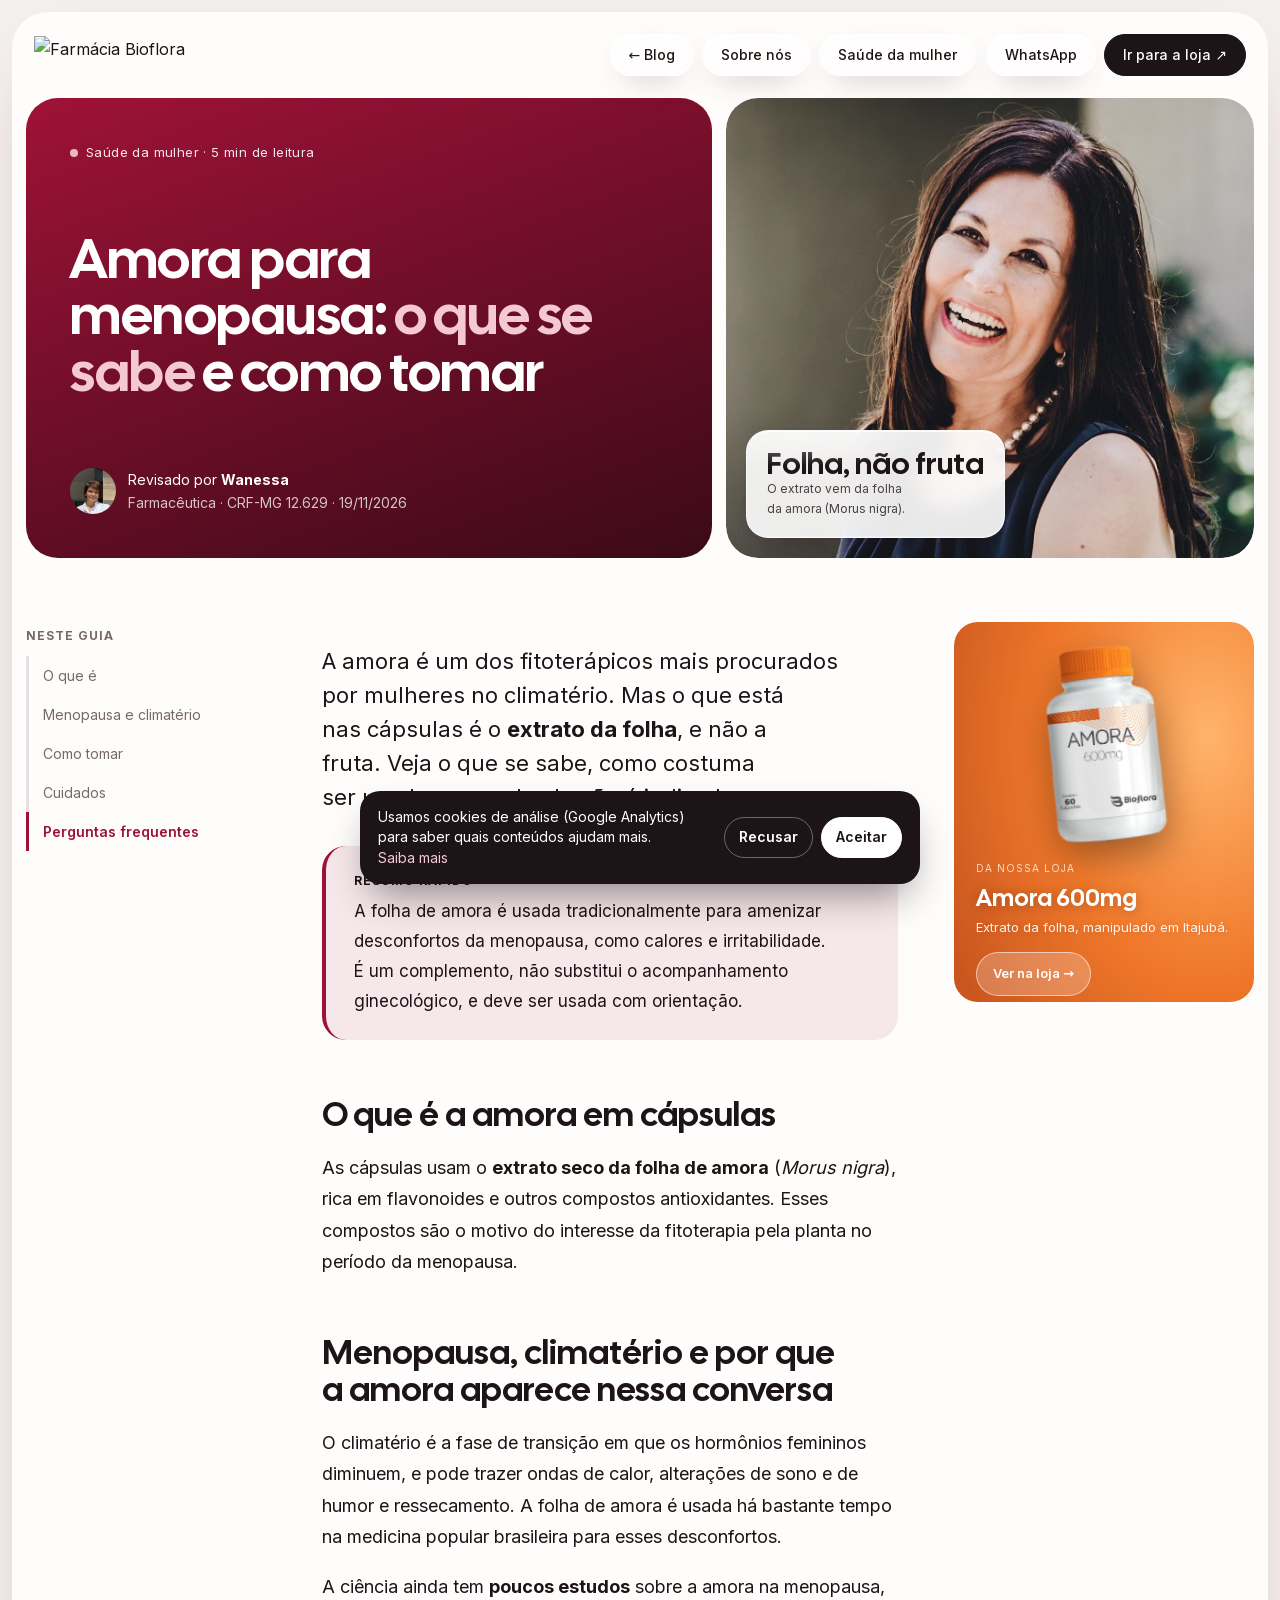
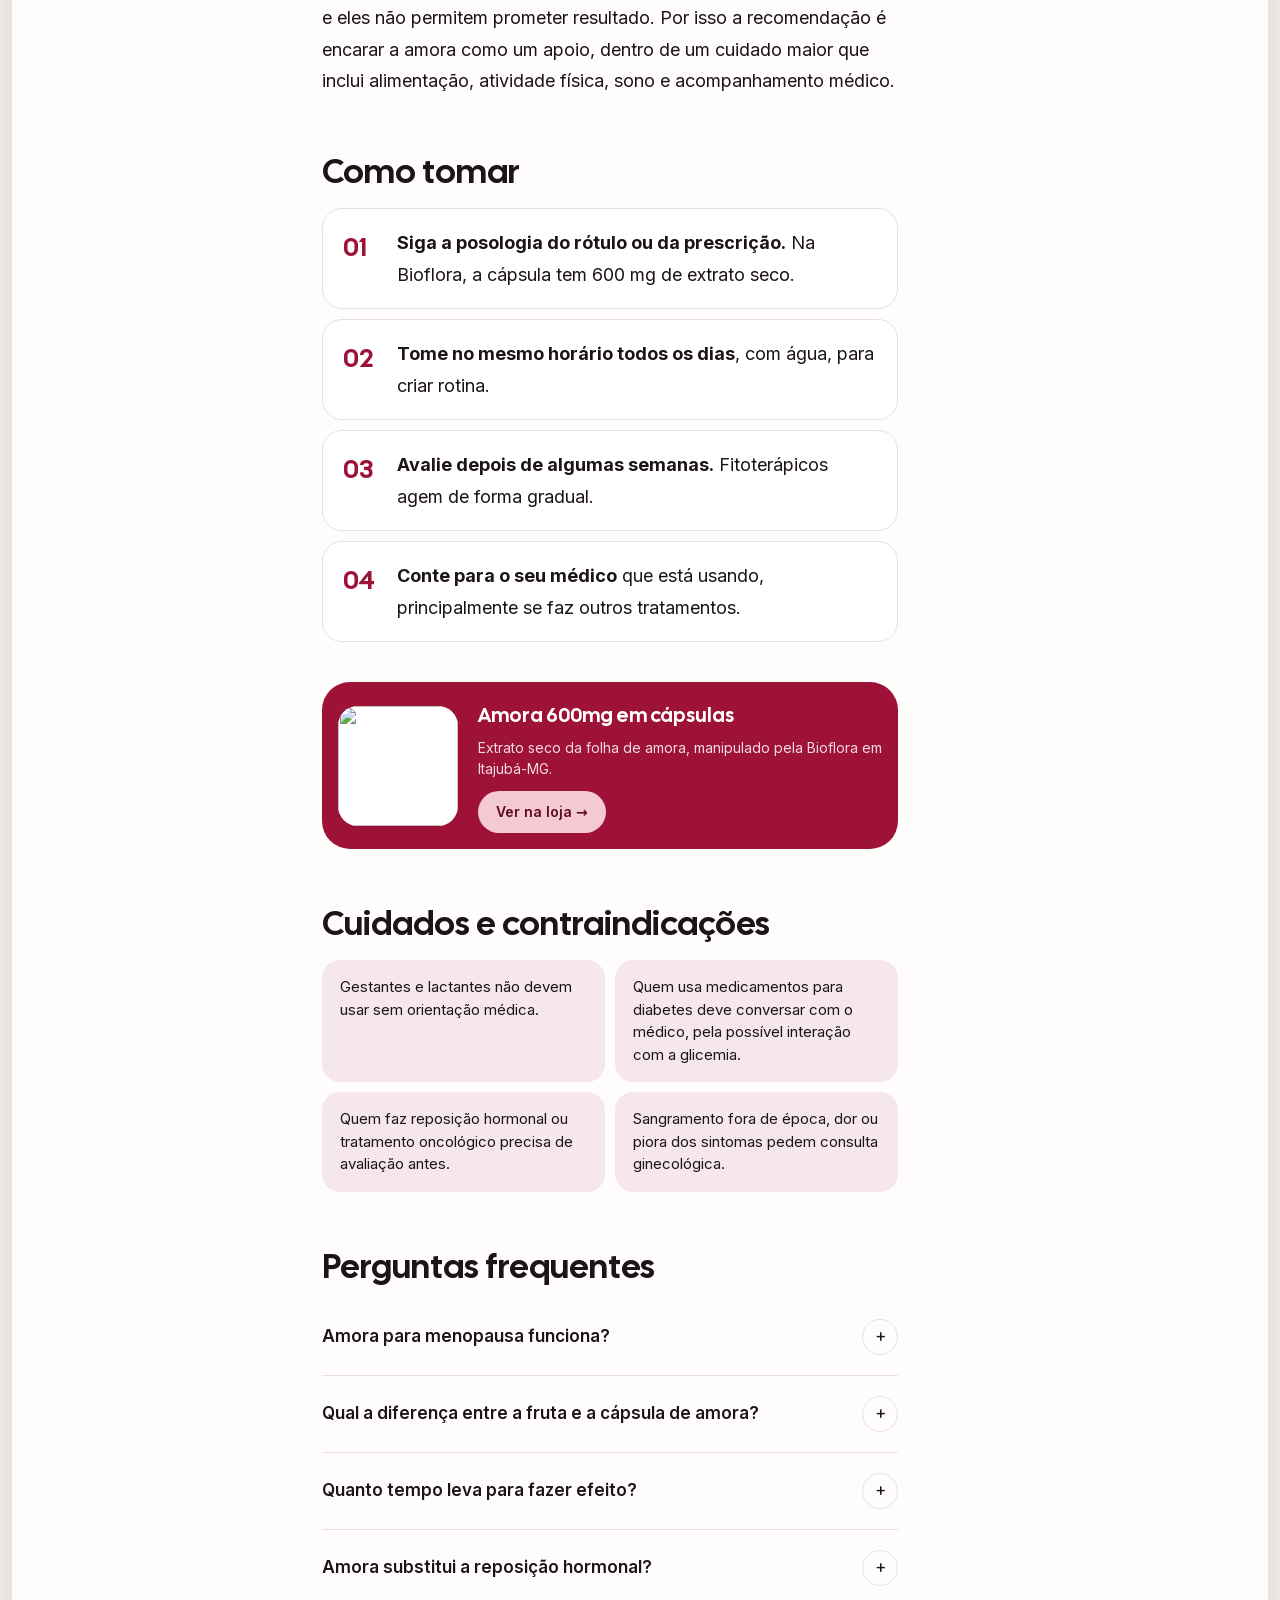
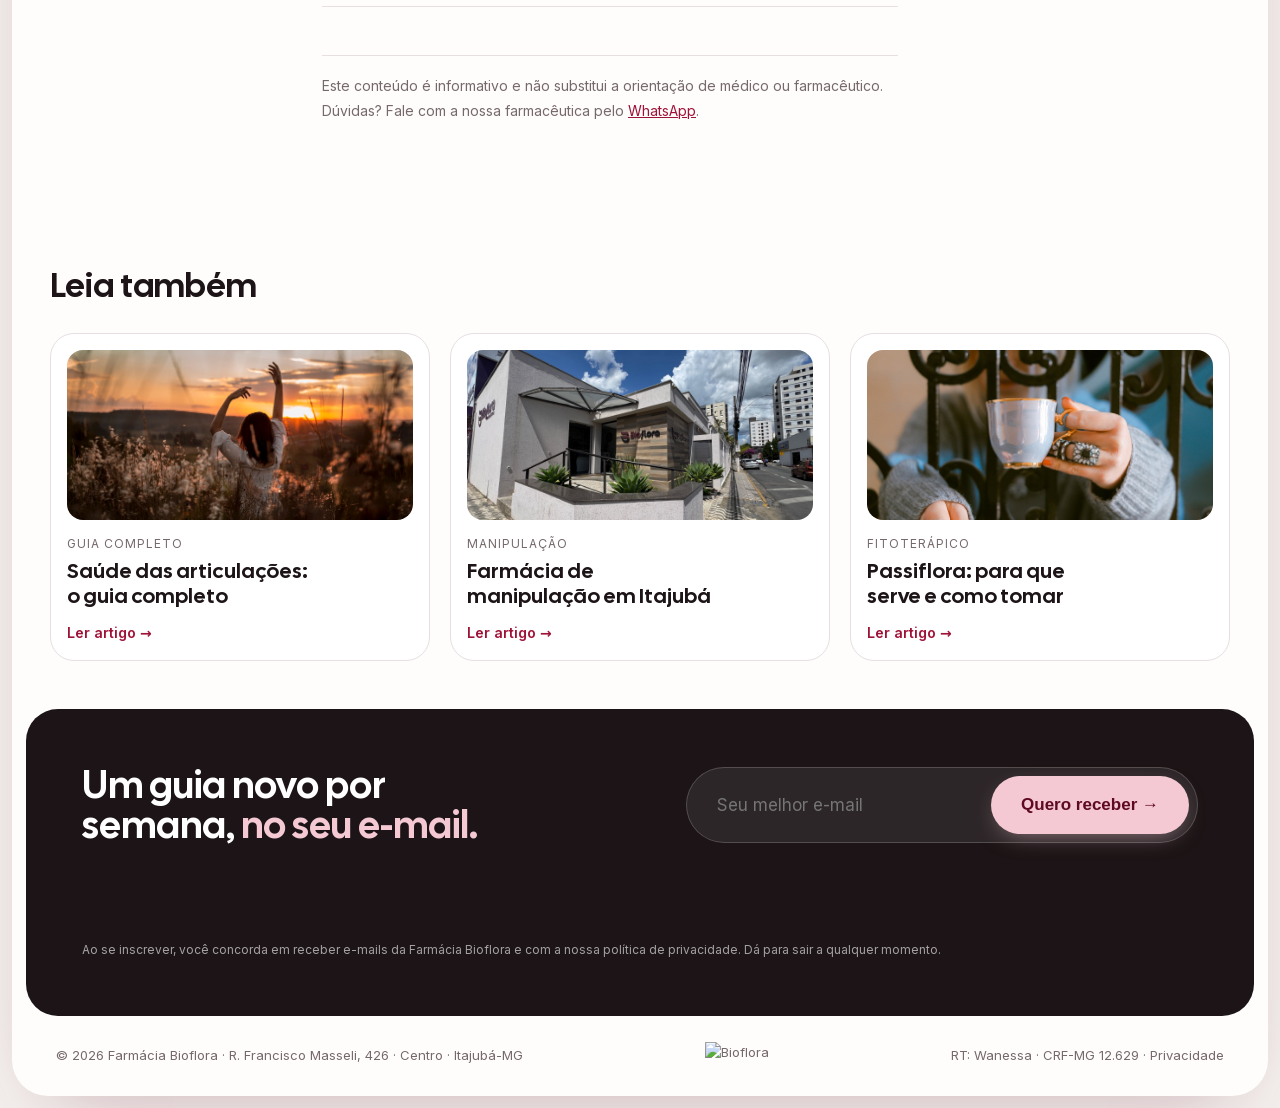
==== commit aa09622f: "Analytics: propriedade própria do blog (G-T8KMYXTCZ8)" ====
--- a/amora-para-menopausa.html
+++ b/amora-para-menopausa.html
@@ -22,8 +22,8 @@
 <script>window.dataLayer=window.dataLayer||[];function gtag(){dataLayer.push(arguments);}
 var _c=null;try{_c=localStorage.getItem('bf_cookies')}catch(e){}
 gtag('consent','default',{analytics_storage:_c==='sim'?'granted':'denied',ad_storage:'denied',ad_user_data:'denied',ad_personalization:'denied'});
-gtag('js',new Date());gtag('config','G-4SE518WVFV');</script>
-<script async src="https://www.googletagmanager.com/gtag/js?id=G-4SE518WVFV"></script>
+gtag('js',new Date());gtag('config','G-T8KMYXTCZ8');</script>
+<script async src="https://www.googletagmanager.com/gtag/js?id=G-T8KMYXTCZ8"></script>
 <link rel="stylesheet" href="/fonts/fonts.css">
 <link rel="stylesheet" href="style.css">
 <script type="application/ld+json">{"@context": "https://schema.org", "@graph": [{"@type": "Article", "headline": "Amora para menopausa: o que se sabe e como tomar", "datePublished": "2026-11-19", "dateModified": "2026-11-19", "mainEntityOfPage": "https://blog.farmaciabioflora.com.br/amora-para-menopausa", "image": "https://images.yampi.me/assets/stores/farmacia-bioflora/uploads/images/amora-600mg-alivia-os-sintomas-da-menopausa-648dae7dc664b-large.jpg", "author": {"@type": "Person", "name": "Wanessa", "jobTitle": "Farmacêutica, CRF-MG 12.629"}, "publisher": {"@type": "Pharmacy", "name": "Farmácia Bioflora", "address": {"@type": "PostalAddress", "streetAddress": "Rua Francisco Masseli, 426", "addressLocality": "Itajubá", "addressRegion": "MG"}}}, {"@type": "FAQPage", "mainEntity": [{"@type": "Question", "name": "Amora para menopausa funciona?", "acceptedAnswer": {"@type": "Answer", "text": "A folha de amora é usada tradicionalmente no climatério e algumas mulheres relatam alívio de desconfortos como calores. Os estudos ainda são poucos e os resultados variam, por isso ela é um complemento, não um tratamento."}}, {"@type": "Question", "name": "Qual a diferença entre a fruta e a cápsula de amora?", "acceptedAnswer": {"@type": "Answer", "text": "A cápsula usa o extrato seco da folha de amora (Morus nigra), que concentra os compostos estudados. Comer a fruta é saudável, mas não equivale à dose do extrato."}}, {"@type": "Question", "name": "Quanto tempo leva para fazer efeito?", "acceptedAnswer": {"@type": "Answer", "text": "Fitoterápicos costumam ter efeito gradual. Em geral se avalia a resposta depois de algumas semanas de uso regular, sempre com acompanhamento."}}, {"@type": "Question", "name": "Amora substitui a reposição hormonal?", "acceptedAnswer": {"@type": "Answer", "text": "Não. A decisão sobre reposição hormonal é médica. A amora pode ser uma opção complementar, com orientação profissional."}}]}]}</script>
